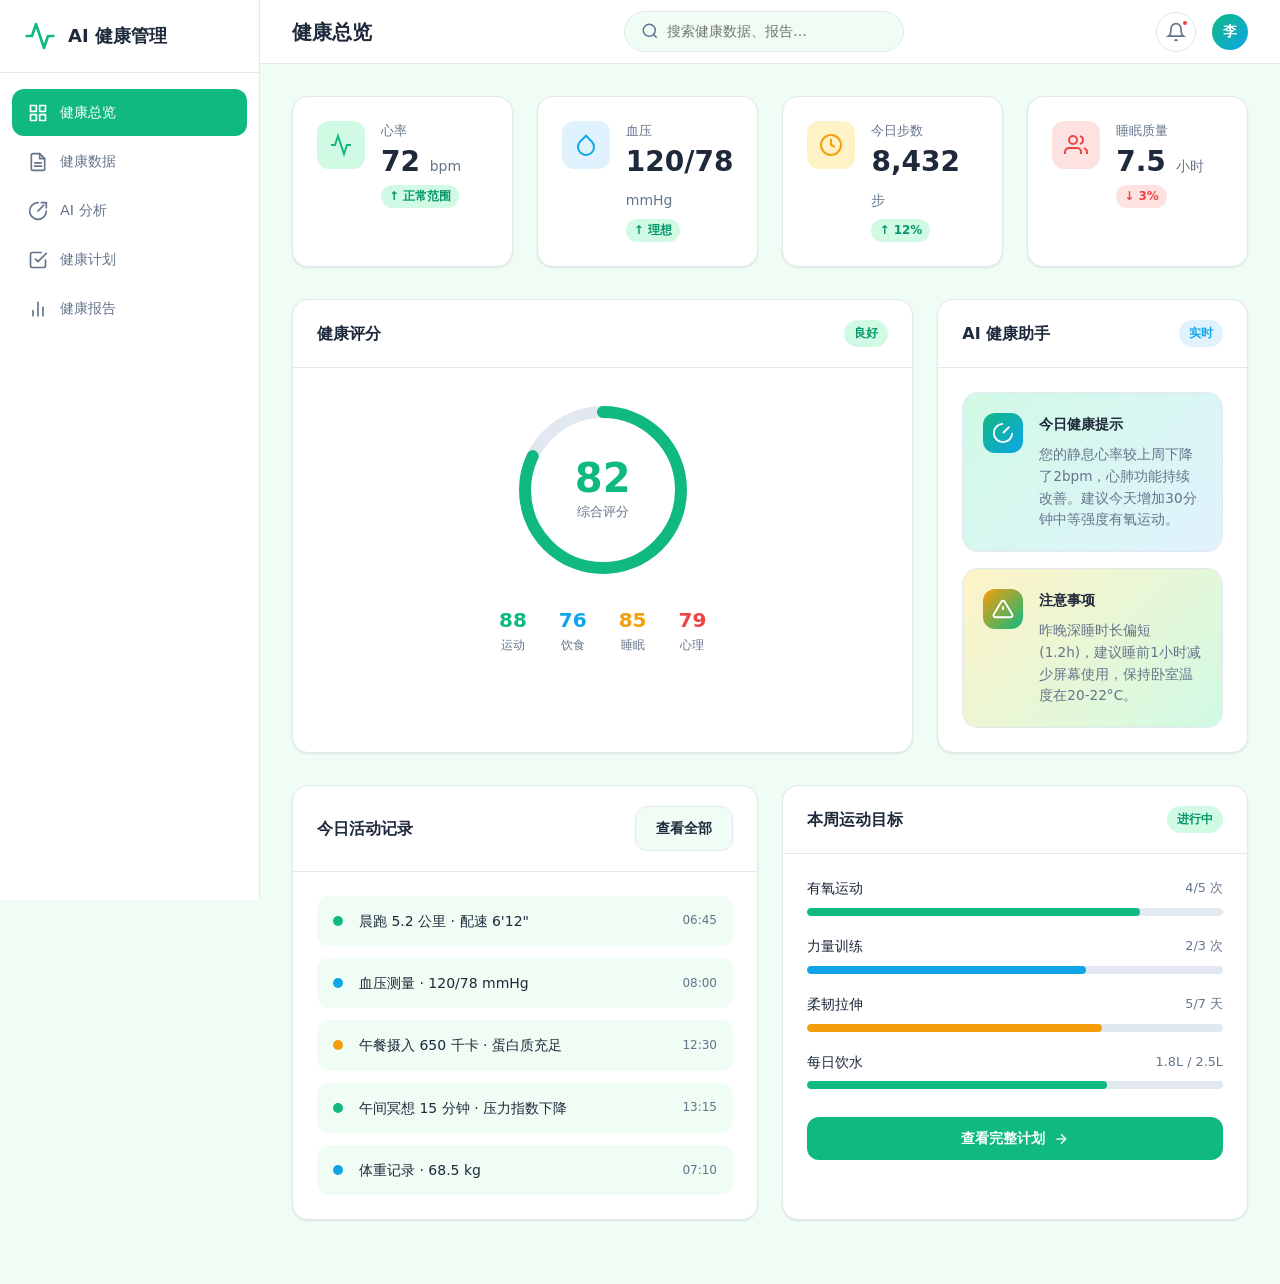
==== index.html @ aa2f9e87 "Initial deploy: AI Health Management System" ====
<!doctype html>
<html lang="zh-CN">
  <head>
    <meta charset="utf-8" />
    <meta name="viewport" content="width=device-width, initial-scale=1" />
    <title>健康总览 — AI 健康管理系统</title>
    <link rel="stylesheet" href="./theme.css" />
  </head>
  <body data-page-id="dashboard" data-entry="true">
    <a class="skip-link" href="#main-content">跳转到主要内容</a>
    <div class="app-layout">
      <!-- Sidebar -->
      <aside class="sidebar">
        <div class="sidebar-brand">
          <svg viewBox="0 0 24 24" fill="none" stroke="currentColor" stroke-width="2" stroke-linecap="round" stroke-linejoin="round"><path d="M22 12h-4l-3 9L9 3l-3 9H2"/></svg>
          <span>AI 健康管理</span>
        </div>
        <nav>
          <ul class="sidebar-nav">
            <li><a href="./index.html" class="active"><svg viewBox="0 0 24 24" fill="none" stroke="currentColor" stroke-width="2" stroke-linecap="round" stroke-linejoin="round"><rect x="3" y="3" width="7" height="7"/><rect x="14" y="3" width="7" height="7"/><rect x="14" y="14" width="7" height="7"/><rect x="3" y="14" width="7" height="7"/></svg>健康总览</a></li>
            <li><a href="./health-data.html"><svg viewBox="0 0 24 24" fill="none" stroke="currentColor" stroke-width="2" stroke-linecap="round" stroke-linejoin="round"><path d="M14 2H6a2 2 0 0 0-2 2v16a2 2 0 0 0 2 2h12a2 2 0 0 0 2-2V8z"/><polyline points="14 2 14 8 20 8"/><line x1="16" y1="13" x2="8" y2="13"/><line x1="16" y1="17" x2="8" y2="17"/></svg>健康数据</a></li>
            <li><a href="./ai-analysis.html"><svg viewBox="0 0 24 24" fill="none" stroke="currentColor" stroke-width="2" stroke-linecap="round" stroke-linejoin="round"><path d="M12 2a10 10 0 1 0 10 10"/><path d="M12 12l7-7"/><path d="M16 2h6v6"/></svg>AI 分析</a></li>
            <li><a href="./health-plan.html"><svg viewBox="0 0 24 24" fill="none" stroke="currentColor" stroke-width="2" stroke-linecap="round" stroke-linejoin="round"><path d="M9 11l3 3L22 4"/><path d="M21 12v7a2 2 0 0 1-2 2H5a2 2 0 0 1-2-2V5a2 2 0 0 1 2-2h11"/></svg>健康计划</a></li>
            <li><a href="./health-report.html"><svg viewBox="0 0 24 24" fill="none" stroke="currentColor" stroke-width="2" stroke-linecap="round" stroke-linejoin="round"><line x1="18" y1="20" x2="18" y2="10"/><line x1="12" y1="20" x2="12" y2="4"/><line x1="6" y1="20" x2="6" y2="14"/></svg>健康报告</a></li>
          </ul>
        </nav>
      </aside>

      <!-- Main -->
      <div class="main-wrapper">
        <header class="top-header">
          <div class="header-left">
            <h1>健康总览</h1>
          </div>
          <div class="header-search">
            <svg viewBox="0 0 24 24" fill="none" stroke="currentColor" stroke-width="2"><circle cx="11" cy="11" r="8"/><line x1="21" y1="21" x2="16.65" y2="16.65"/></svg>
            <input type="search" placeholder="搜索健康数据、报告…" />
          </div>
          <div class="header-right">
            <button class="header-icon-btn" aria-label="通知">
              <svg viewBox="0 0 24 24" fill="none" stroke="currentColor" stroke-width="2"><path d="M18 8A6 6 0 0 0 6 8c0 7-3 9-3 9h18s-3-2-3-9"/><path d="M13.73 21a2 2 0 0 1-3.46 0"/></svg>
              <span class="notification-badge"></span>
            </button>
            <div class="user-avatar">李</div>
          </div>
        </header>

        <main id="main-content" class="content-area" tabindex="-1">
          <!-- Stat Cards -->
          <section class="stat-grid">
            <div class="card card-interactive stat-card">
              <div class="stat-icon green">
                <svg viewBox="0 0 24 24" fill="none" stroke="currentColor" stroke-width="2"><path d="M22 12h-4l-3 9L9 3l-3 9H2"/></svg>
              </div>
              <div class="stat-info">
                <div class="stat-label">心率</div>
                <div class="stat-value">72 <span class="stat-unit">bpm</span></div>
                <div class="stat-change up">↑ 正常范围</div>
              </div>
            </div>
            <div class="card card-interactive stat-card">
              <div class="stat-icon blue">
                <svg viewBox="0 0 24 24" fill="none" stroke="currentColor" stroke-width="2"><path d="M12 2.69l5.66 5.66a8 8 0 1 1-11.31 0z"/></svg>
              </div>
              <div class="stat-info">
                <div class="stat-label">血压</div>
                <div class="stat-value">120/78 <span class="stat-unit">mmHg</span></div>
                <div class="stat-change up">↑ 理想</div>
              </div>
            </div>
            <div class="card card-interactive stat-card">
              <div class="stat-icon amber">
                <svg viewBox="0 0 24 24" fill="none" stroke="currentColor" stroke-width="2"><circle cx="12" cy="12" r="10"/><polyline points="12 6 12 12 16 14"/></svg>
              </div>
              <div class="stat-info">
                <div class="stat-label">今日步数</div>
                <div class="stat-value">8,432 <span class="stat-unit">步</span></div>
                <div class="stat-change up">↑ 12%</div>
              </div>
            </div>
            <div class="card card-interactive stat-card">
              <div class="stat-icon red">
                <svg viewBox="0 0 24 24" fill="none" stroke="currentColor" stroke-width="2"><path d="M17 21v-2a4 4 0 0 0-4-4H5a4 4 0 0 0-4 4v2"/><circle cx="9" cy="7" r="4"/><path d="M23 21v-2a4 4 0 0 0-3-3.87"/><path d="M16 3.13a4 4 0 0 1 0 7.75"/></svg>
              </div>
              <div class="stat-info">
                <div class="stat-label">睡眠质量</div>
                <div class="stat-value">7.5 <span class="stat-unit">小时</span></div>
                <div class="stat-change down">↓ 3%</div>
              </div>
            </div>
          </section>

          <!-- Health Score + AI Advice -->
          <section class="grid-3">
            <div class="card">
              <div class="card-header">
                <h3>健康评分</h3>
                <span class="badge badge-green">良好</span>
              </div>
              <div class="health-score">
                <div class="score-ring">
                  <svg width="180" height="180" viewBox="0 0 180 180">
                    <circle class="score-ring-bg" cx="90" cy="90" r="78"/>
                    <circle class="score-ring-fill" cx="90" cy="90" r="78" stroke-dasharray="490" stroke-dashoffset="88"/>
                  </svg>
                  <div class="score-value">
                    <div class="number">82</div>
                    <div class="label">综合评分</div>
                  </div>
                </div>
                <div class="score-breakdown">
                  <div class="score-item">
                    <div class="val" style="color: var(--color-primary)">88</div>
                    <div class="lbl">运动</div>
                  </div>
                  <div class="score-item">
                    <div class="val" style="color: var(--color-accent)">76</div>
                    <div class="lbl">饮食</div>
                  </div>
                  <div class="score-item">
                    <div class="val" style="color: var(--color-warning)">85</div>
                    <div class="lbl">睡眠</div>
                  </div>
                  <div class="score-item">
                    <div class="val" style="color: var(--color-danger)">79</div>
                    <div class="lbl">心理</div>
                  </div>
                </div>
              </div>
            </div>

            <div class="card">
              <div class="card-header">
                <h3>AI 健康助手</h3>
                <span class="badge badge-blue">实时</span>
              </div>
              <div class="card-body" style="display:flex;flex-direction:column;gap:1rem;">
                <div class="ai-message">
                  <div class="ai-avatar">
                    <svg viewBox="0 0 24 24" fill="none" stroke="currentColor" stroke-width="2"><path d="M12 2a10 10 0 1 0 10 10"/><path d="M12 12l7-7"/></svg>
                  </div>
                  <div class="ai-content">
                    <h4>今日健康提示</h4>
                    <p>您的静息心率较上周下降了2bpm，心肺功能持续改善。建议今天增加30分钟中等强度有氧运动。</p>
                  </div>
                </div>
                <div class="ai-message" style="background: linear-gradient(135deg, var(--color-warning-light), var(--color-primary-light));">
                  <div class="ai-avatar" style="background: linear-gradient(135deg, var(--color-warning), var(--color-primary));">
                    <svg viewBox="0 0 24 24" fill="none" stroke="currentColor" stroke-width="2"><path d="M10.29 3.86L1.82 18a2 2 0 0 0 1.71 3h16.94a2 2 0 0 0 1.71-3L13.71 3.86a2 2 0 0 0-3.42 0z"/><line x1="12" y1="9" x2="12" y2="13"/><line x1="12" y1="17" x2="12.01" y2="17"/></svg>
                  </div>
                  <div class="ai-content">
                    <h4>注意事项</h4>
                    <p>昨晚深睡时长偏短(1.2h)，建议睡前1小时减少屏幕使用，保持卧室温度在20-22°C。</p>
                  </div>
                </div>
              </div>
            </div>
          </section>

          <!-- Activity + Quick Actions -->
          <section class="grid-2">
            <div class="card">
              <div class="card-header">
                <h3>今日活动记录</h3>
                <a href="./health-data.html" class="btn btn-secondary">查看全部</a>
              </div>
              <div class="card-body">
                <ul class="activity-list">
                  <li class="activity-item">
                    <span class="activity-dot green"></span>
                    <span class="activity-text">晨跑 5.2 公里 · 配速 6'12"</span>
                    <span class="activity-time">06:45</span>
                  </li>
                  <li class="activity-item">
                    <span class="activity-dot blue"></span>
                    <span class="activity-text">血压测量 · 120/78 mmHg</span>
                    <span class="activity-time">08:00</span>
                  </li>
                  <li class="activity-item">
                    <span class="activity-dot amber"></span>
                    <span class="activity-text">午餐摄入 650 千卡 · 蛋白质充足</span>
                    <span class="activity-time">12:30</span>
                  </li>
                  <li class="activity-item">
                    <span class="activity-dot green"></span>
                    <span class="activity-text">午间冥想 15 分钟 · 压力指数下降</span>
                    <span class="activity-time">13:15</span>
                  </li>
                  <li class="activity-item">
                    <span class="activity-dot blue"></span>
                    <span class="activity-text">体重记录 · 68.5 kg</span>
                    <span class="activity-time">07:10</span>
                  </li>
                </ul>
              </div>
            </div>

            <div class="card">
              <div class="card-header">
                <h3>本周运动目标</h3>
                <span class="badge badge-green">进行中</span>
              </div>
              <div class="card-body" style="display:flex;flex-direction:column;gap:1.25rem;">
                <div>
                  <div style="display:flex;justify-content:space-between;margin-bottom:0.5rem;">
                    <span style="font-size:0.85rem;font-weight:500;">有氧运动</span>
                    <span style="font-size:0.8rem;color:var(--color-muted-text);">4/5 次</span>
                  </div>
                  <div class="progress-bar">
                    <div class="progress-fill green" style="width: 80%;"></div>
                  </div>
                </div>
                <div>
                  <div style="display:flex;justify-content:space-between;margin-bottom:0.5rem;">
                    <span style="font-size:0.85rem;font-weight:500;">力量训练</span>
                    <span style="font-size:0.8rem;color:var(--color-muted-text);">2/3 次</span>
                  </div>
                  <div class="progress-bar">
                    <div class="progress-fill blue" style="width: 67%;"></div>
                  </div>
                </div>
                <div>
                  <div style="display:flex;justify-content:space-between;margin-bottom:0.5rem;">
                    <span style="font-size:0.85rem;font-weight:500;">柔韧拉伸</span>
                    <span style="font-size:0.8rem;color:var(--color-muted-text);">5/7 天</span>
                  </div>
                  <div class="progress-bar">
                    <div class="progress-fill amber" style="width: 71%;"></div>
                  </div>
                </div>
                <div>
                  <div style="display:flex;justify-content:space-between;margin-bottom:0.5rem;">
                    <span style="font-size:0.85rem;font-weight:500;">每日饮水</span>
                    <span style="font-size:0.8rem;color:var(--color-muted-text);">1.8L / 2.5L</span>
                  </div>
                  <div class="progress-bar">
                    <div class="progress-fill green" style="width: 72%;"></div>
                  </div>
                </div>
                <div style="margin-top:0.5rem;">
                  <a href="./health-plan.html" class="btn btn-primary" style="width:100%;justify-content:center;">
                    查看完整计划
                    <svg viewBox="0 0 24 24" fill="none" stroke="currentColor" stroke-width="2" style="width:16px;height:16px;"><line x1="5" y1="12" x2="19" y2="12"/><polyline points="12 5 19 12 12 19"/></svg>
                  </a>
                </div>
              </div>
            </div>
          </section>
        </main>
      </div>
    </div>

    <!-- Bottom Nav (Mobile) -->
    <nav class="bottom-nav">
      <ul class="bottom-nav-list">
        <li><a href="./index.html" class="active"><svg viewBox="0 0 24 24" fill="none" stroke="currentColor" stroke-width="2"><rect x="3" y="3" width="7" height="7"/><rect x="14" y="3" width="7" height="7"/><rect x="14" y="14" width="7" height="7"/><rect x="3" y="14" width="7" height="7"/></svg>总览</a></li>
        <li><a href="./health-data.html"><svg viewBox="0 0 24 24" fill="none" stroke="currentColor" stroke-width="2"><path d="M14 2H6a2 2 0 0 0-2 2v16a2 2 0 0 0 2 2h12a2 2 0 0 0 2-2V8z"/><polyline points="14 2 14 8 20 8"/></svg>数据</a></li>
        <li><a href="./ai-analysis.html"><svg viewBox="0 0 24 24" fill="none" stroke="currentColor" stroke-width="2"><path d="M12 2a10 10 0 1 0 10 10"/><path d="M12 12l7-7"/></svg>AI分析</a></li>
        <li><a href="./health-plan.html"><svg viewBox="0 0 24 24" fill="none" stroke="currentColor" stroke-width="2"><path d="M9 11l3 3L22 4"/><path d="M21 12v7a2 2 0 0 1-2 2H5a2 2 0 0 1-2-2V5a2 2 0 0 1 2-2h11"/></svg>计划</a></li>
        <li><a href="./health-report.html"><svg viewBox="0 0 24 24" fill="none" stroke="currentColor" stroke-width="2"><line x1="18" y1="20" x2="18" y2="10"/><line x1="12" y1="20" x2="12" y2="4"/><line x1="6" y1="20" x2="6" y2="14"/></svg>报告</a></li>
      </ul>
    </nav>
  </body>
</html>
---- theme.css ----
:root {
  color-scheme: light;
  --color-primary: #10B981;
  --color-primary-dark: #059669;
  --color-primary-light: #D1FAE5;
  --color-accent: #0EA5E9;
  --color-accent-light: #E0F2FE;
  --color-warning: #F59E0B;
  --color-warning-light: #FEF3C7;
  --color-danger: #EF4444;
  --color-danger-light: #FEE2E2;
  --color-background: #F0FDF4;
  --color-surface: #FFFFFF;
  --color-surface-hover: #F8FAFC;
  --color-text: #1E293B;
  --color-muted-text: #64748B;
  --color-border: #E2E8F0;
  --color-focus: #10B981;
  --font-body: 'Inter', ui-sans-serif, system-ui, -apple-system, sans-serif;
  --font-display: 'Inter', ui-sans-serif, system-ui, -apple-system, sans-serif;
  --radius-sm: 6px;
  --radius-md: 12px;
  --radius-lg: 16px;
  --radius-xl: 24px;
  --shadow-sm: 0 1px 3px rgba(0,0,0,0.04), 0 1px 2px rgba(0,0,0,0.06);
  --shadow-md: 0 4px 6px -1px rgba(0,0,0,0.07), 0 2px 4px -2px rgba(0,0,0,0.05);
  --shadow-lg: 0 10px 15px -3px rgba(0,0,0,0.08), 0 4px 6px -4px rgba(0,0,0,0.04);
  --space-unit: 0.25rem;
  --content-width: 87.5rem;
  --sidebar-width: 260px;
  --header-height: 64px;
}

* {
  box-sizing: border-box;
  margin: 0;
  padding: 0;
}

html {
  background: var(--color-background);
  color: var(--color-text);
  font-family: var(--font-body);
  font-size: 16px;
  line-height: 1.6;
}

body {
  min-height: 100dvh;
  display: flex;
}

button, input, select, textarea {
  font: inherit;
}

:focus-visible {
  outline: 3px solid var(--color-focus);
  outline-offset: 2px;
}

.skip-link {
  left: 1rem;
  position: fixed;
  top: 1rem;
  transform: translateY(-200%);
  z-index: 100;
  background: var(--color-surface);
  padding: 0.5rem 1rem;
  border-radius: var(--radius-sm);
  box-shadow: var(--shadow-md);
  text-decoration: none;
  color: var(--color-text);
}

.skip-link:focus {
  transform: translateY(0);
}

@media (prefers-reduced-motion: reduce) {
  *, *::before, *::after {
    animation-duration: 0.01ms !important;
    animation-iteration-count: 1 !important;
    scroll-behavior: auto !important;
    transition-duration: 0.01ms !important;
  }
}

/* ===== LAYOUT ===== */
.app-layout {
  display: flex;
  width: 100%;
  min-height: 100dvh;
}

/* ===== SIDEBAR ===== */
.sidebar {
  width: var(--sidebar-width);
  background: var(--color-surface);
  border-right: 1px solid var(--color-border);
  display: flex;
  flex-direction: column;
  position: fixed;
  top: 0;
  left: 0;
  height: 100dvh;
  z-index: 50;
  overflow-y: auto;
}

.sidebar-brand {
  display: flex;
  align-items: center;
  gap: 0.75rem;
  padding: 1.25rem 1.5rem;
  border-bottom: 1px solid var(--color-border);
}

.sidebar-brand svg {
  width: 32px;
  height: 32px;
  color: var(--color-primary);
}

.sidebar-brand span {
  font-size: 1.125rem;
  font-weight: 700;
  color: var(--color-text);
}

.sidebar-nav {
  flex: 1;
  padding: 1rem 0.75rem;
  list-style: none;
  display: flex;
  flex-direction: column;
  gap: 2px;
}

.sidebar-nav a {
  display: flex;
  align-items: center;
  gap: 0.75rem;
  padding: 0.75rem 1rem;
  border-radius: var(--radius-md);
  text-decoration: none;
  color: var(--color-muted-text);
  font-size: 0.9rem;
  font-weight: 500;
  transition: all 0.15s ease;
}

.sidebar-nav a:hover {
  background: var(--color-primary-light);
  color: var(--color-primary-dark);
}

.sidebar-nav a.active {
  background: var(--color-primary);
  color: #fff;
}

.sidebar-nav a.active svg {
  color: #fff;
}

.sidebar-nav svg {
  width: 20px;
  height: 20px;
  flex-shrink: 0;
}

/* ===== MAIN AREA ===== */
.main-wrapper {
  flex: 1;
  margin-left: var(--sidebar-width);
  display: flex;
  flex-direction: column;
  min-height: 100dvh;
}

/* ===== TOP HEADER ===== */
.top-header {
  height: var(--header-height);
  background: var(--color-surface);
  border-bottom: 1px solid var(--color-border);
  display: flex;
  align-items: center;
  justify-content: space-between;
  padding: 0 2rem;
  position: sticky;
  top: 0;
  z-index: 40;
}

.header-left {
  display: flex;
  align-items: center;
  gap: 1rem;
}

.header-left h1 {
  font-size: 1.25rem;
  font-weight: 600;
}

.header-search {
  display: flex;
  align-items: center;
  gap: 0.5rem;
  background: var(--color-background);
  border: 1px solid var(--color-border);
  border-radius: var(--radius-xl);
  padding: 0.5rem 1rem;
  width: 280px;
}

.header-search input {
  border: none;
  background: none;
  outline: none;
  flex: 1;
  font-size: 0.875rem;
  color: var(--color-text);
}

.header-search svg {
  width: 18px;
  height: 18px;
  color: var(--color-muted-text);
}

.header-right {
  display: flex;
  align-items: center;
  gap: 1rem;
}

.header-icon-btn {
  width: 40px;
  height: 40px;
  border-radius: 50%;
  border: 1px solid var(--color-border);
  background: var(--color-surface);
  display: flex;
  align-items: center;
  justify-content: center;
  cursor: pointer;
  position: relative;
  transition: all 0.15s;
}

.header-icon-btn:hover {
  background: var(--color-background);
}

.header-icon-btn svg {
  width: 20px;
  height: 20px;
  color: var(--color-muted-text);
}

.notification-badge {
  position: absolute;
  top: 6px;
  right: 6px;
  width: 8px;
  height: 8px;
  background: var(--color-danger);
  border-radius: 50%;
  border: 2px solid var(--color-surface);
}

.user-avatar {
  width: 36px;
  height: 36px;
  border-radius: 50%;
  background: linear-gradient(135deg, var(--color-primary), var(--color-accent));
  display: flex;
  align-items: center;
  justify-content: center;
  color: #fff;
  font-weight: 600;
  font-size: 0.875rem;
}

/* ===== CONTENT ===== */
.content-area {
  flex: 1;
  padding: 2rem;
  max-width: var(--content-width);
  width: 100%;
}

/* ===== CARDS ===== */
.card {
  background: var(--color-surface);
  border-radius: var(--radius-lg);
  border: 1px solid var(--color-border);
  box-shadow: var(--shadow-sm);
  transition: box-shadow 0.2s, transform 0.2s;
}

.card:hover {
  box-shadow: var(--shadow-md);
}

.card-interactive:hover {
  transform: translateY(-2px);
  box-shadow: var(--shadow-lg);
}

.card-header {
  display: flex;
  align-items: center;
  justify-content: space-between;
  padding: 1.25rem 1.5rem;
  border-bottom: 1px solid var(--color-border);
}

.card-header h3 {
  font-size: 1rem;
  font-weight: 600;
}

.card-body {
  padding: 1.5rem;
}

/* ===== STAT CARDS ===== */
.stat-grid {
  display: grid;
  grid-template-columns: repeat(4, 1fr);
  gap: 1.5rem;
  margin-bottom: 2rem;
}

.stat-card {
  padding: 1.5rem;
  display: flex;
  align-items: flex-start;
  gap: 1rem;
}

.stat-icon {
  width: 48px;
  height: 48px;
  border-radius: var(--radius-md);
  display: flex;
  align-items: center;
  justify-content: center;
  flex-shrink: 0;
}

.stat-icon svg {
  width: 24px;
  height: 24px;
}

.stat-icon.green { background: var(--color-primary-light); color: var(--color-primary); }
.stat-icon.blue { background: var(--color-accent-light); color: var(--color-accent); }
.stat-icon.amber { background: var(--color-warning-light); color: var(--color-warning); }
.stat-icon.red { background: var(--color-danger-light); color: var(--color-danger); }

.stat-info {
  flex: 1;
}

.stat-label {
  font-size: 0.8rem;
  color: var(--color-muted-text);
  font-weight: 500;
  margin-bottom: 0.25rem;
}

.stat-value {
  font-size: 1.75rem;
  font-weight: 700;
  line-height: 1.2;
  color: var(--color-text);
}

.stat-unit {
  font-size: 0.875rem;
  font-weight: 400;
  color: var(--color-muted-text);
}

.stat-change {
  display: inline-flex;
  align-items: center;
  gap: 0.25rem;
  font-size: 0.75rem;
  font-weight: 600;
  margin-top: 0.375rem;
  padding: 0.125rem 0.5rem;
  border-radius: 999px;
}

.stat-change.up { background: var(--color-primary-light); color: var(--color-primary-dark); }
.stat-change.down { background: var(--color-danger-light); color: var(--color-danger); }

/* ===== GRID LAYOUTS ===== */
.grid-2 {
  display: grid;
  grid-template-columns: 1fr 1fr;
  gap: 1.5rem;
  margin-bottom: 2rem;
}

.grid-3 {
  display: grid;
  grid-template-columns: 2fr 1fr;
  gap: 1.5rem;
  margin-bottom: 2rem;
}

/* ===== HEALTH SCORE RING ===== */
.health-score {
  display: flex;
  flex-direction: column;
  align-items: center;
  justify-content: center;
  padding: 2rem;
}

.score-ring {
  position: relative;
  width: 180px;
  height: 180px;
}

.score-ring svg {
  transform: rotate(-90deg);
}

.score-ring-bg {
  fill: none;
  stroke: var(--color-border);
  stroke-width: 12;
}

.score-ring-fill {
  fill: none;
  stroke: var(--color-primary);
  stroke-width: 12;
  stroke-linecap: round;
  transition: stroke-dashoffset 1s ease;
}

.score-value {
  position: absolute;
  top: 50%;
  left: 50%;
  transform: translate(-50%, -50%);
  text-align: center;
}

.score-value .number {
  font-size: 2.5rem;
  font-weight: 800;
  color: var(--color-primary);
  line-height: 1;
}

.score-value .label {
  font-size: 0.8rem;
  color: var(--color-muted-text);
  margin-top: 0.25rem;
}

.score-breakdown {
  display: flex;
  gap: 2rem;
  margin-top: 1.5rem;
}

.score-item {
  text-align: center;
}

.score-item .val {
  font-size: 1.25rem;
  font-weight: 700;
}

.score-item .lbl {
  font-size: 0.75rem;
  color: var(--color-muted-text);
}

/* ===== ACTIVITY LIST ===== */
.activity-list {
  list-style: none;
  display: flex;
  flex-direction: column;
  gap: 0.75rem;
}

.activity-item {
  display: flex;
  align-items: center;
  gap: 1rem;
  padding: 0.875rem 1rem;
  border-radius: var(--radius-md);
  background: var(--color-background);
  transition: background 0.15s;
}

.activity-item:hover {
  background: var(--color-primary-light);
}

.activity-dot {
  width: 10px;
  height: 10px;
  border-radius: 50%;
  flex-shrink: 0;
}

.activity-dot.green { background: var(--color-primary); }
.activity-dot.blue { background: var(--color-accent); }
.activity-dot.amber { background: var(--color-warning); }
.activity-dot.red { background: var(--color-danger); }

.activity-text {
  flex: 1;
  font-size: 0.875rem;
  color: var(--color-text);
}

.activity-time {
  font-size: 0.75rem;
  color: var(--color-muted-text);
}

/* ===== TABLE ===== */
.data-table {
  width: 100%;
  border-collapse: collapse;
}

.data-table th,
.data-table td {
  padding: 0.875rem 1rem;
  text-align: left;
  font-size: 0.875rem;
  border-bottom: 1px solid var(--color-border);
}

.data-table th {
  font-weight: 600;
  color: var(--color-muted-text);
  font-size: 0.75rem;
  text-transform: uppercase;
  letter-spacing: 0.05em;
}

.data-table tbody tr:hover {
  background: var(--color-surface-hover);
}

/* ===== BUTTONS ===== */
.btn {
  display: inline-flex;
  align-items: center;
  gap: 0.5rem;
  padding: 0.625rem 1.25rem;
  border-radius: var(--radius-md);
  font-size: 0.875rem;
  font-weight: 600;
  border: none;
  cursor: pointer;
  text-decoration: none;
  transition: all 0.15s;
}

.btn-primary {
  background: var(--color-primary);
  color: #fff;
}

.btn-primary:hover {
  background: var(--color-primary-dark);
}

.btn-secondary {
  background: var(--color-background);
  color: var(--color-text);
  border: 1px solid var(--color-border);
}

.btn-secondary:hover {
  background: var(--color-surface);
  border-color: var(--color-primary);
  color: var(--color-primary);
}

.btn svg {
  width: 18px;
  height: 18px;
}

/* ===== BADGES ===== */
.badge {
  display: inline-flex;
  align-items: center;
  padding: 0.25rem 0.625rem;
  border-radius: 999px;
  font-size: 0.75rem;
  font-weight: 600;
}

.badge-green { background: var(--color-primary-light); color: var(--color-primary-dark); }
.badge-blue { background: var(--color-accent-light); color: var(--color-accent); }
.badge-amber { background: var(--color-warning-light); color: #92400E; }
.badge-red { background: var(--color-danger-light); color: var(--color-danger); }

/* ===== PROGRESS BAR ===== */
.progress-bar {
  height: 8px;
  background: var(--color-border);
  border-radius: 999px;
  overflow: hidden;
}

.progress-fill {
  height: 100%;
  border-radius: 999px;
  transition: width 0.6s ease;
}

.progress-fill.green { background: var(--color-primary); }
.progress-fill.blue { background: var(--color-accent); }
.progress-fill.amber { background: var(--color-warning); }

/* ===== TABS ===== */
.tab-group {
  display: flex;
  gap: 0.25rem;
  background: var(--color-background);
  border-radius: var(--radius-md);
  padding: 0.25rem;
  border: 1px solid var(--color-border);
}

.tab-btn {
  padding: 0.5rem 1rem;
  border-radius: var(--radius-sm);
  border: none;
  background: transparent;
  font-size: 0.8rem;
  font-weight: 500;
  color: var(--color-muted-text);
  cursor: pointer;
  transition: all 0.15s;
}

.tab-btn.active {
  background: var(--color-surface);
  color: var(--color-text);
  box-shadow: var(--shadow-sm);
}

/* ===== FORM ===== */
.form-group {
  margin-bottom: 1.25rem;
}

.form-label {
  display: block;
  font-size: 0.8rem;
  font-weight: 600;
  color: var(--color-text);
  margin-bottom: 0.5rem;
}

.form-input {
  width: 100%;
  padding: 0.625rem 1rem;
  border: 1px solid var(--color-border);
  border-radius: var(--radius-md);
  font-size: 0.875rem;
  color: var(--color-text);
  background: var(--color-surface);
  transition: border-color 0.15s;
}

.form-input:focus {
  border-color: var(--color-primary);
  outline: none;
  box-shadow: 0 0 0 3px rgba(16, 185, 129, 0.1);
}

/* ===== CHART PLACEHOLDER ===== */
.chart-container {
  width: 100%;
  height: 240px;
  display: flex;
  align-items: flex-end;
  gap: 4px;
  padding: 1rem 0;
}

.chart-bar {
  flex: 1;
  border-radius: 4px 4px 0 0;
  min-height: 8px;
  transition: height 0.3s ease;
}

.chart-bar.green { background: var(--color-primary); opacity: 0.8; }
.chart-bar.green:hover { opacity: 1; }
.chart-bar.blue { background: var(--color-accent); opacity: 0.8; }
.chart-bar.blue:hover { opacity: 1; }

/* ===== MOBILE BOTTOM NAV ===== */
.bottom-nav {
  display: none;
  position: fixed;
  bottom: 0;
  left: 0;
  right: 0;
  background: var(--color-surface);
  border-top: 1px solid var(--color-border);
  padding: 0.5rem 0;
  z-index: 50;
}

.bottom-nav-list {
  display: flex;
  justify-content: space-around;
  list-style: none;
}

.bottom-nav-list a {
  display: flex;
  flex-direction: column;
  align-items: center;
  gap: 0.25rem;
  text-decoration: none;
  font-size: 0.65rem;
  color: var(--color-muted-text);
  padding: 0.25rem 0.5rem;
}

.bottom-nav-list a.active {
  color: var(--color-primary);
}

.bottom-nav-list svg {
  width: 22px;
  height: 22px;
}

/* ===== AI MESSAGE ===== */
.ai-message {
  display: flex;
  gap: 1rem;
  padding: 1.25rem;
  border-radius: var(--radius-lg);
  background: linear-gradient(135deg, var(--color-primary-light), var(--color-accent-light));
  border: 1px solid var(--color-border);
}

.ai-avatar {
  width: 40px;
  height: 40px;
  border-radius: var(--radius-md);
  background: linear-gradient(135deg, var(--color-primary), var(--color-accent));
  display: flex;
  align-items: center;
  justify-content: center;
  flex-shrink: 0;
}

.ai-avatar svg {
  width: 22px;
  height: 22px;
  color: #fff;
}

.ai-content h4 {
  font-size: 0.9rem;
  font-weight: 600;
  margin-bottom: 0.5rem;
}

.ai-content p {
  font-size: 0.85rem;
  color: var(--color-muted-text);
  line-height: 1.6;
}

/* ===== RISK METER ===== */
.risk-meter {
  display: flex;
  align-items: center;
  gap: 0.75rem;
}

.risk-level {
  display: flex;
  gap: 3px;
}

.risk-dot {
  width: 8px;
  height: 24px;
  border-radius: 2px;
  background: var(--color-border);
}

.risk-dot.active-green { background: var(--color-primary); }
.risk-dot.active-amber { background: var(--color-warning); }
.risk-dot.active-red { background: var(--color-danger); }

/* ===== CHECKIN CALENDAR ===== */
.checkin-grid {
  display: grid;
  grid-template-columns: repeat(7, 1fr);
  gap: 6px;
}

.checkin-day {
  aspect-ratio: 1;
  border-radius: var(--radius-sm);
  display: flex;
  align-items: center;
  justify-content: center;
  font-size: 0.75rem;
  font-weight: 500;
  background: var(--color-background);
  color: var(--color-muted-text);
}

.checkin-day.done {
  background: var(--color-primary);
  color: #fff;
}

.checkin-day.partial {
  background: var(--color-primary-light);
  color: var(--color-primary-dark);
}

.checkin-day.today {
  border: 2px solid var(--color-primary);
}

/* ===== PLAN CARD ===== */
.plan-card {
  padding: 1.25rem;
  border-radius: var(--radius-lg);
  border: 1px solid var(--color-border);
  background: var(--color-surface);
  display: flex;
  flex-direction: column;
  gap: 1rem;
}

.plan-card-header {
  display: flex;
  align-items: center;
  justify-content: space-between;
}

.plan-card-header h4 {
  font-size: 0.95rem;
  font-weight: 600;
}

.plan-meta {
  display: flex;
  gap: 1rem;
  font-size: 0.8rem;
  color: var(--color-muted-text);
}

.plan-meta span {
  display: flex;
  align-items: center;
  gap: 0.375rem;
}

.plan-meta svg {
  width: 16px;
  height: 16px;
}

.plan-progress {
  display: flex;
  flex-direction: column;
  gap: 0.375rem;
}

.plan-progress-label {
  display: flex;
  justify-content: space-between;
  font-size: 0.75rem;
  color: var(--color-muted-text);
}

/* ===== RESPONSIVE ===== */
@media (max-width: 1023px) {
  .sidebar {
    display: none;
  }
  .main-wrapper {
    margin-left: 0;
  }
  .bottom-nav {
    display: block;
  }
  .content-area {
    padding-bottom: 5rem;
  }
  .stat-grid {
    grid-template-columns: repeat(2, 1fr);
  }
  .grid-2, .grid-3 {
    grid-template-columns: 1fr;
  }
}

@media (max-width: 640px) {
  .stat-grid {
    grid-template-columns: 1fr;
  }
  .top-header {
    padding: 0 1rem;
  }
  .header-search {
    display: none;
  }
  .content-area {
    padding: 1rem;
  }
  .score-breakdown {
    gap: 1rem;
  }
}
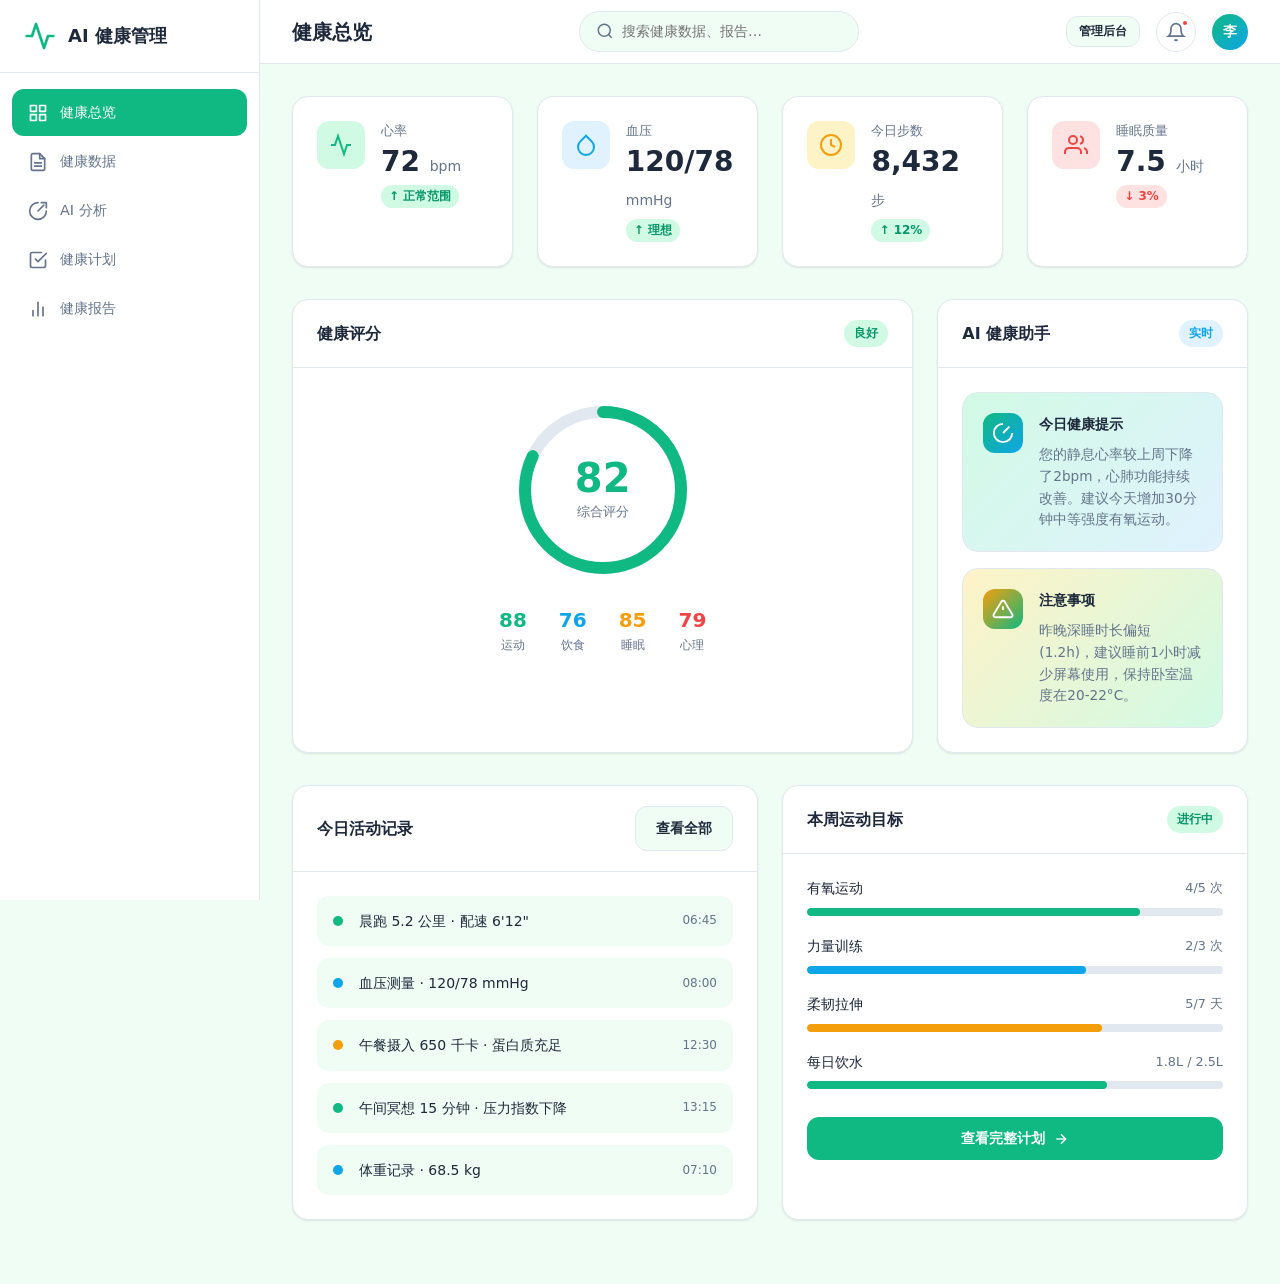
==== commit 6f47411b: "Update index.html" ====
--- a/index.html
+++ b/index.html
@@ -37,6 +37,7 @@
             <input type="search" placeholder="搜索健康数据、报告…" />
           </div>
           <div class="header-right">
+            <a href="./admin.html" class="btn btn-secondary" style="padding:0.3rem 0.75rem;font-size:0.75rem;">管理后台</a>
             <button class="header-icon-btn" aria-label="通知">
               <svg viewBox="0 0 24 24" fill="none" stroke="currentColor" stroke-width="2"><path d="M18 8A6 6 0 0 0 6 8c0 7-3 9-3 9h18s-3-2-3-9"/><path d="M13.73 21a2 2 0 0 1-3.46 0"/></svg>
               <span class="notification-badge"></span>
--- a/theme.css
+++ b/theme.css
@@ -940,3 +940,432 @@
     gap: 1rem;
   }
 }
+
+/* ===== ADMIN STYLES ===== */
+
+/* Admin sidebar - darker theme */
+.sidebar.admin-sidebar {
+  background: #0F172A;
+  border-right-color: #1E293B;
+}
+
+.sidebar.admin-sidebar .sidebar-brand {
+  border-bottom-color: #1E293B;
+}
+
+.sidebar.admin-sidebar .sidebar-brand span {
+  color: #F8FAFC;
+}
+
+.sidebar.admin-sidebar .sidebar-brand svg {
+  color: var(--color-primary);
+}
+
+.admin-nav-section {
+  padding: 0.5rem 0.75rem 0.25rem 1.5rem;
+  font-size: 0.65rem;
+  font-weight: 700;
+  text-transform: uppercase;
+  letter-spacing: 0.08em;
+  color: #475569;
+}
+
+.sidebar.admin-sidebar .sidebar-nav a {
+  color: #94A3B8;
+}
+
+.sidebar.admin-sidebar .sidebar-nav a:hover {
+  background: rgba(255,255,255,0.05);
+  color: #E2E8F0;
+}
+
+.sidebar.admin-sidebar .sidebar-nav a.active {
+  background: var(--color-primary);
+  color: #fff;
+}
+
+.admin-divider {
+  height: 1px;
+  background: #1E293B;
+  margin: 0.5rem 1.25rem;
+}
+
+/* Status dot */
+.status-dot {
+  display: inline-block;
+  width: 8px;
+  height: 8px;
+  border-radius: 50%;
+  margin-right: 0.5rem;
+}
+
+.status-dot.online { background: var(--color-primary); }
+.status-dot.offline { background: #94A3B8; }
+.status-dot.error { background: var(--color-danger); }
+.status-dot.warning { background: var(--color-warning); }
+
+/* Toggle switch */
+.toggle-switch {
+  position: relative;
+  width: 44px;
+  height: 24px;
+  display: inline-block;
+}
+
+.toggle-switch input {
+  opacity: 0;
+  width: 0;
+  height: 0;
+}
+
+.toggle-slider {
+  position: absolute;
+  inset: 0;
+  background: #CBD5E1;
+  border-radius: 999px;
+  cursor: pointer;
+  transition: 0.2s;
+}
+
+.toggle-slider::before {
+  content: '';
+  position: absolute;
+  width: 18px;
+  height: 18px;
+  left: 3px;
+  bottom: 3px;
+  background: #fff;
+  border-radius: 50%;
+  transition: 0.2s;
+}
+
+.toggle-switch input:checked + .toggle-slider {
+  background: var(--color-primary);
+}
+
+.toggle-switch input:checked + .toggle-slider::before {
+  transform: translateX(20px);
+}
+
+/* Chat interface */
+.chat-container {
+  display: flex;
+  flex-direction: column;
+  height: 500px;
+  border: 1px solid var(--color-border);
+  border-radius: var(--radius-lg);
+  overflow: hidden;
+  background: var(--color-surface);
+}
+
+.chat-header {
+  padding: 1rem 1.25rem;
+  background: #0F172A;
+  color: #F8FAFC;
+  display: flex;
+  align-items: center;
+  gap: 0.75rem;
+}
+
+.chat-header h3 {
+  font-size: 0.95rem;
+  font-weight: 600;
+}
+
+.chat-messages {
+  flex: 1;
+  overflow-y: auto;
+  padding: 1.25rem;
+  display: flex;
+  flex-direction: column;
+  gap: 1rem;
+}
+
+.chat-msg {
+  display: flex;
+  gap: 0.75rem;
+  max-width: 85%;
+}
+
+.chat-msg.user {
+  align-self: flex-end;
+  flex-direction: row-reverse;
+}
+
+.chat-msg-avatar {
+  width: 32px;
+  height: 32px;
+  border-radius: var(--radius-sm);
+  display: flex;
+  align-items: center;
+  justify-content: center;
+  flex-shrink: 0;
+  font-size: 0.75rem;
+  font-weight: 600;
+}
+
+.chat-msg.ai .chat-msg-avatar {
+  background: linear-gradient(135deg, var(--color-primary), var(--color-accent));
+  color: #fff;
+}
+
+.chat-msg.user .chat-msg-avatar {
+  background: var(--color-accent);
+  color: #fff;
+}
+
+.chat-msg-bubble {
+  padding: 0.75rem 1rem;
+  border-radius: var(--radius-md);
+  font-size: 0.875rem;
+  line-height: 1.6;
+}
+
+.chat-msg.ai .chat-msg-bubble {
+  background: var(--color-background);
+  color: var(--color-text);
+}
+
+.chat-msg.user .chat-msg-bubble {
+  background: var(--color-primary);
+  color: #fff;
+}
+
+.chat-input-area {
+  display: flex;
+  gap: 0.75rem;
+  padding: 1rem 1.25rem;
+  border-top: 1px solid var(--color-border);
+  background: var(--color-surface);
+}
+
+.chat-input-area input {
+  flex: 1;
+  padding: 0.625rem 1rem;
+  border: 1px solid var(--color-border);
+  border-radius: var(--radius-xl);
+  font-size: 0.875rem;
+  outline: none;
+}
+
+.chat-input-area input:focus {
+  border-color: var(--color-primary);
+}
+
+.chat-input-area button {
+  padding: 0.625rem 1.25rem;
+  background: var(--color-primary);
+  color: #fff;
+  border: none;
+  border-radius: var(--radius-xl);
+  font-size: 0.875rem;
+  font-weight: 600;
+  cursor: pointer;
+  transition: background 0.15s;
+}
+
+.chat-input-area button:hover {
+  background: var(--color-primary-dark);
+}
+
+.chat-input-area button:disabled {
+  opacity: 0.5;
+  cursor: not-allowed;
+}
+
+/* Admin log entry */
+.log-entry {
+  display: flex;
+  align-items: flex-start;
+  gap: 1rem;
+  padding: 0.75rem 0;
+  border-bottom: 1px solid var(--color-border);
+  font-size: 0.825rem;
+}
+
+.log-time {
+  color: var(--color-muted-text);
+  font-family: monospace;
+  font-size: 0.75rem;
+  flex-shrink: 0;
+  width: 80px;
+}
+
+.log-level {
+  flex-shrink: 0;
+  width: 50px;
+  font-weight: 600;
+  font-size: 0.7rem;
+  text-transform: uppercase;
+}
+
+.log-level.info { color: var(--color-accent); }
+.log-level.warn { color: var(--color-warning); }
+.log-level.error { color: var(--color-danger); }
+.log-level.ok { color: var(--color-primary); }
+
+.log-text {
+  flex: 1;
+  color: var(--color-text);
+}
+
+/* Config card */
+.config-group {
+  display: flex;
+  flex-direction: column;
+  gap: 1.25rem;
+}
+
+.config-row {
+  display: flex;
+  align-items: center;
+  justify-content: space-between;
+  padding: 1rem 0;
+  border-bottom: 1px solid var(--color-border);
+}
+
+.config-row:last-child {
+  border-bottom: none;
+}
+
+.config-info h4 {
+  font-size: 0.9rem;
+  font-weight: 600;
+  margin-bottom: 0.25rem;
+}
+
+.config-info p {
+  font-size: 0.78rem;
+  color: var(--color-muted-text);
+}
+
+/* Inline edit */
+.inline-edit {
+  display: flex;
+  align-items: center;
+  gap: 0.5rem;
+}
+
+.inline-edit input {
+  width: 120px;
+  padding: 0.375rem 0.75rem;
+  border: 1px solid var(--color-border);
+  border-radius: var(--radius-sm);
+  font-size: 0.85rem;
+  text-align: right;
+}
+
+.inline-edit .unit {
+  font-size: 0.8rem;
+  color: var(--color-muted-text);
+}
+
+/* Admin metric mini */
+.admin-metric {
+  text-align: center;
+  padding: 1.25rem;
+}
+
+.admin-metric .metric-val {
+  font-size: 1.75rem;
+  font-weight: 700;
+  line-height: 1.2;
+}
+
+.admin-metric .metric-label {
+  font-size: 0.78rem;
+  color: var(--color-muted-text);
+  margin-top: 0.25rem;
+}
+
+.admin-metric .metric-sub {
+  font-size: 0.7rem;
+  margin-top: 0.375rem;
+}
+
+/* User row avatar */
+.user-row-avatar {
+  width: 36px;
+  height: 36px;
+  border-radius: 50%;
+  display: inline-flex;
+  align-items: center;
+  justify-content: center;
+  font-weight: 600;
+  font-size: 0.85rem;
+  color: #fff;
+  flex-shrink: 0;
+}
+
+/* Typing indicator */
+.typing-indicator {
+  display: flex;
+  gap: 4px;
+  padding: 0.5rem 0;
+}
+
+.typing-indicator span {
+  width: 6px;
+  height: 6px;
+  border-radius: 50%;
+  background: var(--color-muted-text);
+  animation: typing 1.4s infinite ease-in-out;
+}
+
+.typing-indicator span:nth-child(2) { animation-delay: 0.2s; }
+.typing-indicator span:nth-child(3) { animation-delay: 0.4s; }
+
+@keyframes typing {
+  0%, 60%, 100% { opacity: 0.3; transform: translateY(0); }
+  30% { opacity: 1; transform: translateY(-4px); }
+}
+
+/* Model selector */
+.model-card {
+  padding: 1rem 1.25rem;
+  border: 2px solid var(--color-border);
+  border-radius: var(--radius-md);
+  cursor: pointer;
+  transition: all 0.15s;
+}
+
+.model-card:hover {
+  border-color: var(--color-primary);
+}
+
+.model-card.selected {
+  border-color: var(--color-primary);
+  background: var(--color-primary-light);
+}
+
+.model-card h4 {
+  font-size: 0.9rem;
+  font-weight: 600;
+  margin-bottom: 0.25rem;
+}
+
+.model-card p {
+  font-size: 0.78rem;
+  color: var(--color-muted-text);
+}
+
+/* Prompt template */
+.prompt-template {
+  background: #0F172A;
+  color: #E2E8F0;
+  border-radius: var(--radius-md);
+  padding: 1.25rem;
+  font-family: 'Courier New', monospace;
+  font-size: 0.8rem;
+  line-height: 1.7;
+  overflow-x: auto;
+  white-space: pre-wrap;
+}
+
+.prompt-template .placeholder {
+  color: #38BDF8;
+}
+
+.prompt-template .keyword {
+  color: #A78BFA;
+}
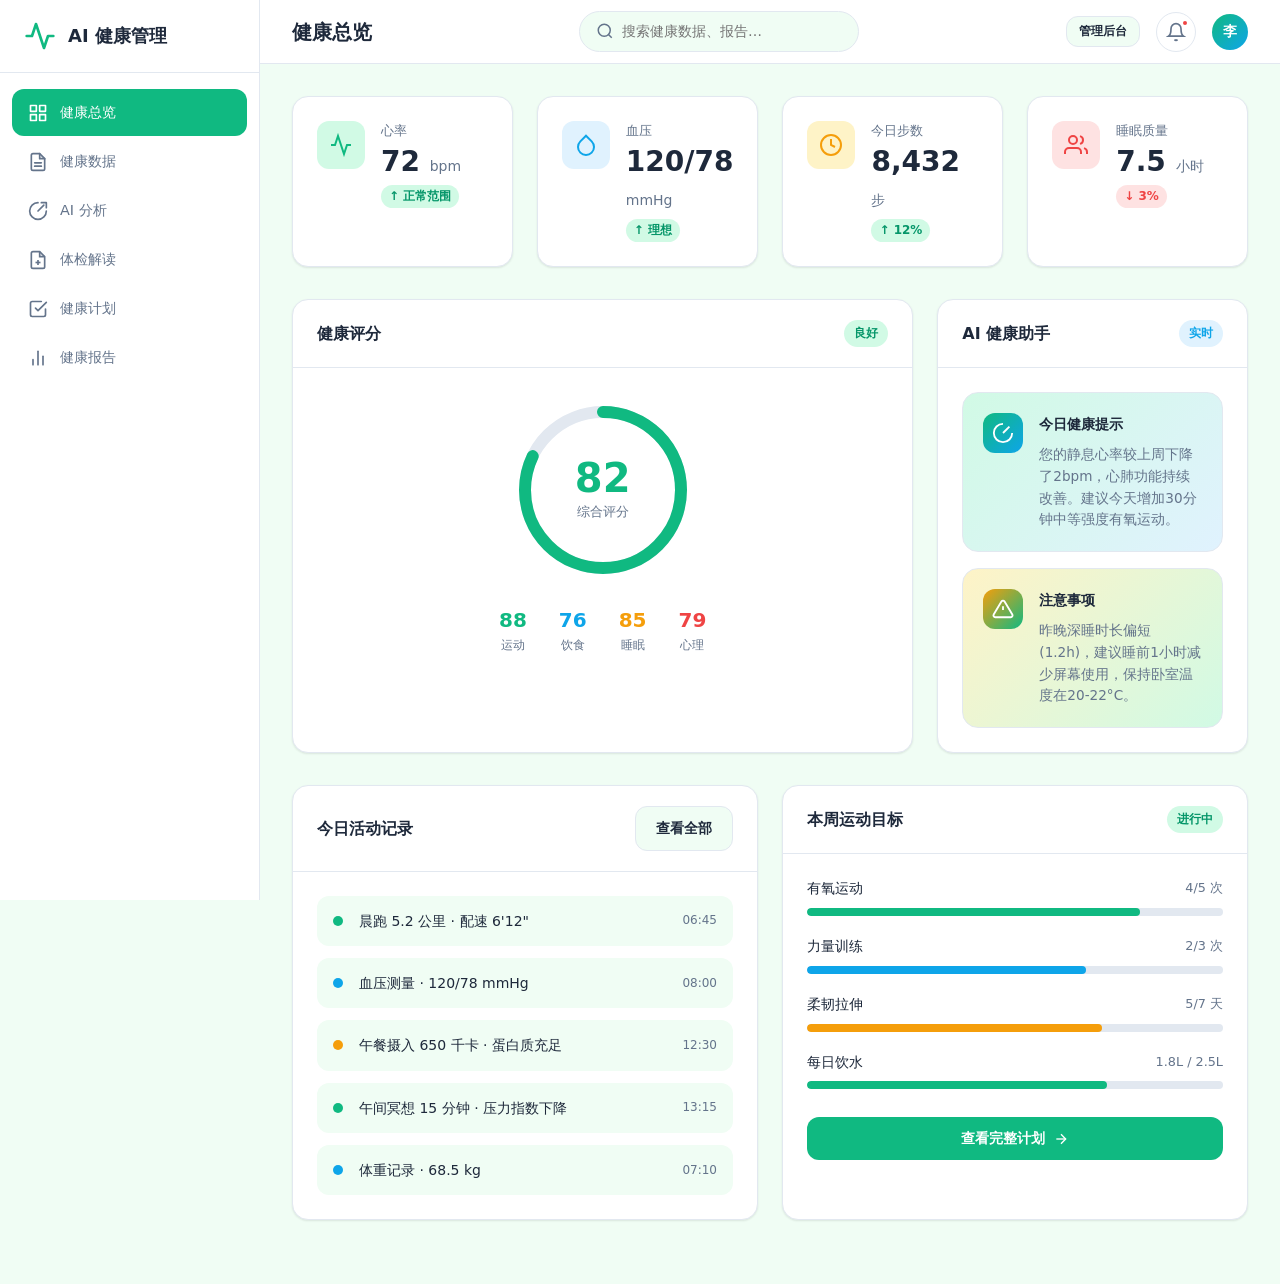
==== commit e0c18e72: "Update index.html" ====
--- a/index.html
+++ b/index.html
@@ -20,6 +20,7 @@
             <li><a href="./index.html" class="active"><svg viewBox="0 0 24 24" fill="none" stroke="currentColor" stroke-width="2" stroke-linecap="round" stroke-linejoin="round"><rect x="3" y="3" width="7" height="7"/><rect x="14" y="3" width="7" height="7"/><rect x="14" y="14" width="7" height="7"/><rect x="3" y="14" width="7" height="7"/></svg>健康总览</a></li>
             <li><a href="./health-data.html"><svg viewBox="0 0 24 24" fill="none" stroke="currentColor" stroke-width="2" stroke-linecap="round" stroke-linejoin="round"><path d="M14 2H6a2 2 0 0 0-2 2v16a2 2 0 0 0 2 2h12a2 2 0 0 0 2-2V8z"/><polyline points="14 2 14 8 20 8"/><line x1="16" y1="13" x2="8" y2="13"/><line x1="16" y1="17" x2="8" y2="17"/></svg>健康数据</a></li>
             <li><a href="./ai-analysis.html"><svg viewBox="0 0 24 24" fill="none" stroke="currentColor" stroke-width="2" stroke-linecap="round" stroke-linejoin="round"><path d="M12 2a10 10 0 1 0 10 10"/><path d="M12 12l7-7"/><path d="M16 2h6v6"/></svg>AI 分析</a></li>
+            <li><a href="./health-checkup.html"><svg viewBox="0 0 24 24" fill="none" stroke="currentColor" stroke-width="2"><path d="M14 2H6a2 2 0 0 0-2 2v16a2 2 0 0 0 2 2h12a2 2 0 0 0 2-2V8z"/><polyline points="14 2 14 8 20 8"/><line x1="12" y1="18" x2="12" y2="12"/><line x1="9" y1="15" x2="15" y2="15"/></svg>体检解读</a></li>
             <li><a href="./health-plan.html"><svg viewBox="0 0 24 24" fill="none" stroke="currentColor" stroke-width="2" stroke-linecap="round" stroke-linejoin="round"><path d="M9 11l3 3L22 4"/><path d="M21 12v7a2 2 0 0 1-2 2H5a2 2 0 0 1-2-2V5a2 2 0 0 1 2-2h11"/></svg>健康计划</a></li>
             <li><a href="./health-report.html"><svg viewBox="0 0 24 24" fill="none" stroke="currentColor" stroke-width="2" stroke-linecap="round" stroke-linejoin="round"><line x1="18" y1="20" x2="18" y2="10"/><line x1="12" y1="20" x2="12" y2="4"/><line x1="6" y1="20" x2="6" y2="14"/></svg>健康报告</a></li>
           </ul>
@@ -257,9 +258,12 @@
         <li><a href="./index.html" class="active"><svg viewBox="0 0 24 24" fill="none" stroke="currentColor" stroke-width="2"><rect x="3" y="3" width="7" height="7"/><rect x="14" y="3" width="7" height="7"/><rect x="14" y="14" width="7" height="7"/><rect x="3" y="14" width="7" height="7"/></svg>总览</a></li>
         <li><a href="./health-data.html"><svg viewBox="0 0 24 24" fill="none" stroke="currentColor" stroke-width="2"><path d="M14 2H6a2 2 0 0 0-2 2v16a2 2 0 0 0 2 2h12a2 2 0 0 0 2-2V8z"/><polyline points="14 2 14 8 20 8"/></svg>数据</a></li>
         <li><a href="./ai-analysis.html"><svg viewBox="0 0 24 24" fill="none" stroke="currentColor" stroke-width="2"><path d="M12 2a10 10 0 1 0 10 10"/><path d="M12 12l7-7"/></svg>AI分析</a></li>
+        <li><a href="./health-checkup.html"><svg viewBox="0 0 24 24" fill="none" stroke="currentColor" stroke-width="2"><path d="M14 2H6a2 2 0 0 0-2 2v16a2 2 0 0 0 2 2h12a2 2 0 0 0 2-2V8z"/><polyline points="14 2 14 8 20 8"/><line x1="12" y1="18" x2="12" y2="12"/><line x1="9" y1="15" x2="15" y2="15"/></svg>体检解读</a></li>
+            <li><a href="./health-checkup.html"><svg viewBox="0 0 24 24" fill="none" stroke="currentColor" stroke-width="2"><path d="M14 2H6a2 2 0 0 0-2 2v16a2 2 0 0 0 2 2h12a2 2 0 0 0 2-2V8z"/><polyline points="14 2 14 8 20 8"/></svg>体检</a></li>
         <li><a href="./health-plan.html"><svg viewBox="0 0 24 24" fill="none" stroke="currentColor" stroke-width="2"><path d="M9 11l3 3L22 4"/><path d="M21 12v7a2 2 0 0 1-2 2H5a2 2 0 0 1-2-2V5a2 2 0 0 1 2-2h11"/></svg>计划</a></li>
         <li><a href="./health-report.html"><svg viewBox="0 0 24 24" fill="none" stroke="currentColor" stroke-width="2"><line x1="18" y1="20" x2="18" y2="10"/><line x1="12" y1="20" x2="12" y2="4"/><line x1="6" y1="20" x2="6" y2="14"/></svg>报告</a></li>
       </ul>
     </nav>
+  <script src="./app.js"></script>
   </body>
 </html>
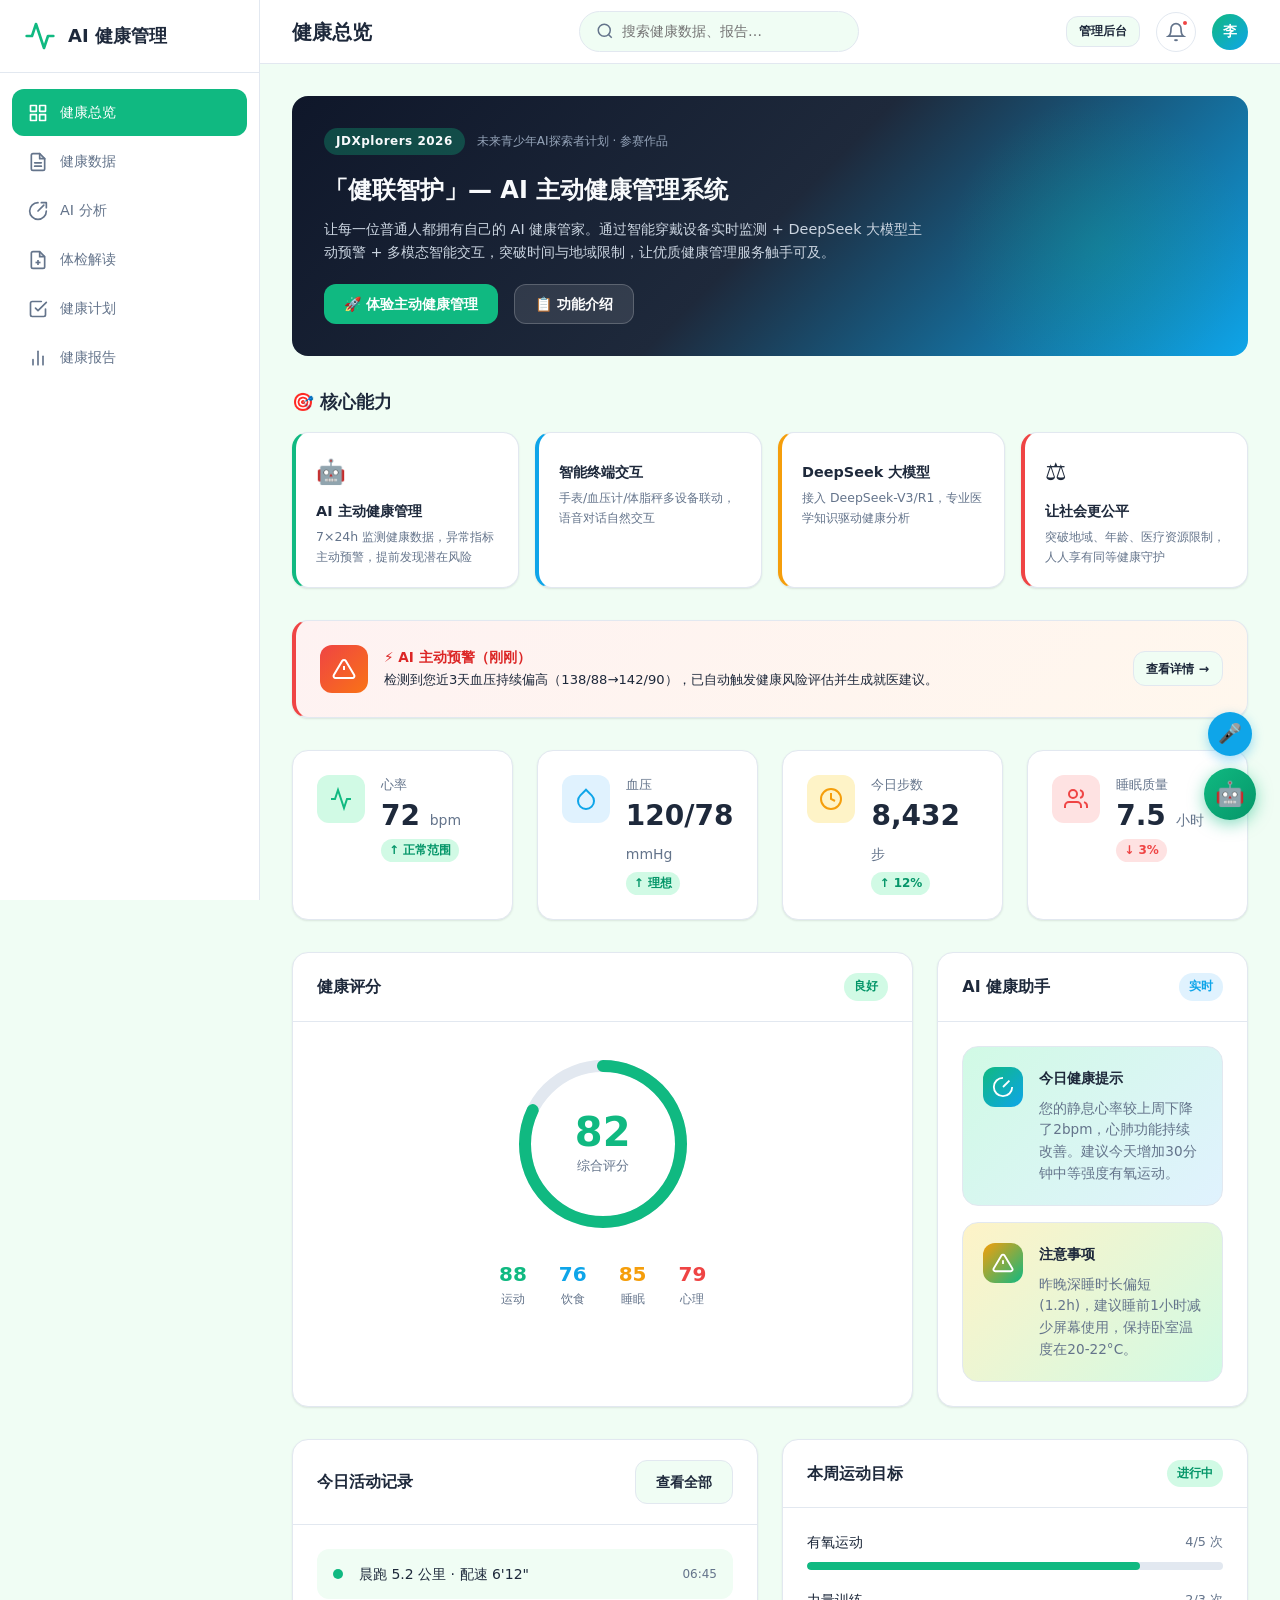
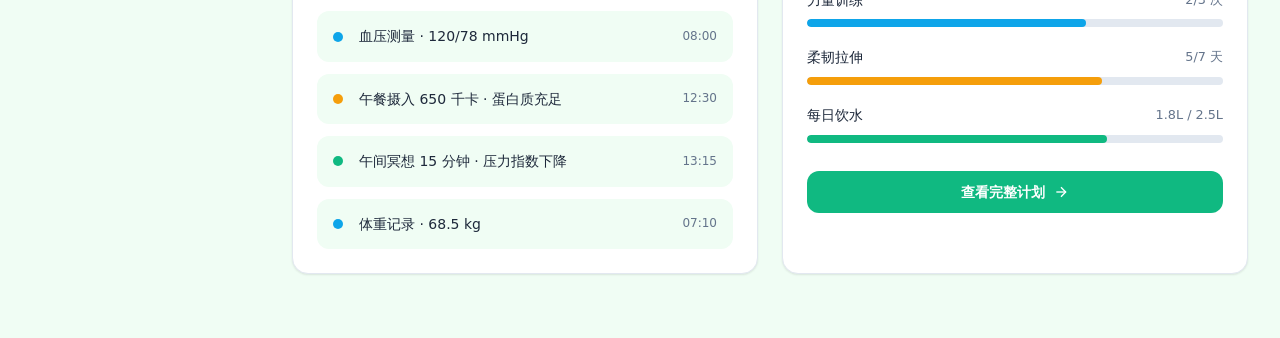
==== commit 27f44b7a: "Competition upgrade: proactive health + AI agent" ====
--- a/index.html
+++ b/index.html
@@ -48,6 +48,64 @@
         </header>
 
         <main id="main-content" class="content-area" tabindex="-1">
+          <!-- Competition Hero Banner -->
+          <section style="margin-bottom:2rem;background:linear-gradient(135deg,#0F172A 0%,#1E293B 50%,#0EA5E9 100%);border-radius:16px;padding:2rem;color:#F8FAFC;position:relative;overflow:hidden;">
+            <div style="position:absolute;top:0;right:0;width:300px;height:300px;background:radial-gradient(circle,rgba(16,185,129,0.2) 0%,transparent 70%);border-radius:50%;"></div>
+            <div style="position:relative;z-index:1;">
+              <div style="display:flex;align-items:center;gap:0.75rem;margin-bottom:1rem;">
+                <span style="background:rgba(16,185,129,0.3);padding:0.25rem 0.75rem;border-radius:20px;font-size:0.75rem;font-weight:600;letter-spacing:0.5px;">JDXplorers 2026</span>
+                <span style="font-size:0.75rem;color:#94A3B8;">未来青少年AI探索者计划 · 参赛作品</span>
+              </div>
+              <h2 style="font-size:1.5rem;font-weight:700;margin-bottom:0.5rem;">「健联智护」— AI 主动健康管理系统</h2>
+              <p style="font-size:0.9rem;color:#CBD5E1;max-width:600px;line-height:1.6;">让每一位普通人都拥有自己的 AI 健康管家。通过智能穿戴设备实时监测 + DeepSeek 大模型主动预警 + 多模态智能交互，突破时间与地域限制，让优质健康管理服务触手可及。</p>
+              <div style="display:flex;gap:1rem;margin-top:1.25rem;flex-wrap:wrap;">
+                <a href="./proactive.html" class="btn btn-primary" style="background:#10B981;color:#fff;padding:0.5rem 1.25rem;">🚀 体验主动健康管理</a>
+                <a href="#competition-features" class="btn btn-secondary" style="background:rgba(255,255,255,0.1);color:#fff;border-color:rgba(255,255,255,0.2);padding:0.5rem 1.25rem;">📋 功能介绍</a>
+              </div>
+            </div>
+          </section>
+
+          <!-- Competition Features Showcase -->
+          <section id="competition-features" style="margin-bottom:2rem;">
+            <h2 style="font-size:1.1rem;font-weight:700;margin-bottom:1rem;">🎯 核心能力</h2>
+            <div style="display:grid;grid-template-columns:repeat(auto-fit,minmax(220px,1fr));gap:1rem;">
+              <div class="card card-interactive" style="padding:1.25rem;border-left:4px solid var(--color-primary);">
+                <div style="font-size:1.5rem;margin-bottom:0.5rem;">🤖</div>
+                <div style="font-size:0.9rem;font-weight:600;margin-bottom:0.25rem;">AI 主动健康管理</div>
+                <div style="font-size:0.78rem;color:var(--color-muted-text);">7×24h 监测健康数据，异常指标主动预警，提前发现潜在风险</div>
+              </div>
+              <div class="card card-interactive" style="padding:1.25rem;border-left:4px solid var(--color-accent);">
+                <div style="font-size:1.5rem;margin-bottom:0.5rem;"></div>
+                <div style="font-size:0.9rem;font-weight:600;margin-bottom:0.25rem;">智能终端交互</div>
+                <div style="font-size:0.78rem;color:var(--color-muted-text);">手表/血压计/体脂秤多设备联动，语音对话自然交互</div>
+              </div>
+              <div class="card card-interactive" style="padding:1.25rem;border-left:4px solid var(--color-warning);">
+                <div style="font-size:1.5rem;margin-bottom:0.5rem;"></div>
+                <div style="font-size:0.9rem;font-weight:600;margin-bottom:0.25rem;">DeepSeek 大模型</div>
+                <div style="font-size:0.78rem;color:var(--color-muted-text);">接入 DeepSeek-V3/R1，专业医学知识驱动健康分析</div>
+              </div>
+              <div class="card card-interactive" style="padding:1.25rem;border-left:4px solid var(--color-danger);">
+                <div style="font-size:1.5rem;margin-bottom:0.5rem;">⚖️</div>
+                <div style="font-size:0.9rem;font-weight:600;margin-bottom:0.25rem;">让社会更公平</div>
+                <div style="font-size:0.78rem;color:var(--color-muted-text);">突破地域、年龄、医疗资源限制，人人享有同等健康守护</div>
+              </div>
+            </div>
+          </section>
+
+          <!-- Proactive Alerts Banner -->
+          <section class="card" style="margin-bottom:2rem;border-left:4px solid var(--color-danger);background:linear-gradient(135deg,#FEF2F2,#FFF7ED);">
+            <div class="card-body" style="display:flex;align-items:center;gap:1rem;">
+              <div style="width:48px;height:48px;border-radius:12px;background:linear-gradient(135deg,#EF4444,#F97316);display:flex;align-items:center;justify-content:center;flex-shrink:0;">
+                <svg viewBox="0 0 24 24" fill="none" stroke="#fff" stroke-width="2" style="width:24px;height:24px;"><path d="M10.29 3.86L1.82 18a2 2 0 0 0 1.71 3h16.94a2 2 0 0 0 1.71-3L13.71 3.86a2 2 0 0 0-3.42 0z"/><line x1="12" y1="9" x2="12" y2="13"/><line x1="12" y1="17" x2="12.01" y2="17"/></svg>
+              </div>
+              <div style="flex:1;">
+                <div style="font-size:0.85rem;font-weight:600;color:#DC2626;">⚡ AI 主动预警（刚刚）</div>
+                <div style="font-size:0.82rem;color:var(--color-text);">检测到您近3天血压持续偏高（138/88→142/90），已自动触发健康风险评估并生成就医建议。</div>
+              </div>
+              <a href="./proactive.html" class="btn btn-secondary" style="flex-shrink:0;padding:0.4rem 0.8rem;font-size:0.78rem;">查看详情 →</a>
+            </div>
+          </section>
+
           <!-- Stat Cards -->
           <section class="stat-grid">
             <div class="card card-interactive stat-card">
@@ -258,12 +316,81 @@
         <li><a href="./index.html" class="active"><svg viewBox="0 0 24 24" fill="none" stroke="currentColor" stroke-width="2"><rect x="3" y="3" width="7" height="7"/><rect x="14" y="3" width="7" height="7"/><rect x="14" y="14" width="7" height="7"/><rect x="3" y="14" width="7" height="7"/></svg>总览</a></li>
         <li><a href="./health-data.html"><svg viewBox="0 0 24 24" fill="none" stroke="currentColor" stroke-width="2"><path d="M14 2H6a2 2 0 0 0-2 2v16a2 2 0 0 0 2 2h12a2 2 0 0 0 2-2V8z"/><polyline points="14 2 14 8 20 8"/></svg>数据</a></li>
         <li><a href="./ai-analysis.html"><svg viewBox="0 0 24 24" fill="none" stroke="currentColor" stroke-width="2"><path d="M12 2a10 10 0 1 0 10 10"/><path d="M12 12l7-7"/></svg>AI分析</a></li>
-        <li><a href="./health-checkup.html"><svg viewBox="0 0 24 24" fill="none" stroke="currentColor" stroke-width="2"><path d="M14 2H6a2 2 0 0 0-2 2v16a2 2 0 0 0 2 2h12a2 2 0 0 0 2-2V8z"/><polyline points="14 2 14 8 20 8"/><line x1="12" y1="18" x2="12" y2="12"/><line x1="9" y1="15" x2="15" y2="15"/></svg>体检解读</a></li>
-            <li><a href="./health-checkup.html"><svg viewBox="0 0 24 24" fill="none" stroke="currentColor" stroke-width="2"><path d="M14 2H6a2 2 0 0 0-2 2v16a2 2 0 0 0 2 2h12a2 2 0 0 0 2-2V8z"/><polyline points="14 2 14 8 20 8"/></svg>体检</a></li>
+        <li><a href="./health-checkup.html"><svg viewBox="0 0 24 24" fill="none" stroke="currentColor" stroke-width="2"><path d="M14 2H6a2 2 0 0 0-2 2v16a2 2 0 0 0 2 2h12a2 2 0 0 0 2-2V8z"/><polyline points="14 2 14 8 20 8"/></svg>体检</a></li>
         <li><a href="./health-plan.html"><svg viewBox="0 0 24 24" fill="none" stroke="currentColor" stroke-width="2"><path d="M9 11l3 3L22 4"/><path d="M21 12v7a2 2 0 0 1-2 2H5a2 2 0 0 1-2-2V5a2 2 0 0 1 2-2h11"/></svg>计划</a></li>
-        <li><a href="./health-report.html"><svg viewBox="0 0 24 24" fill="none" stroke="currentColor" stroke-width="2"><line x1="18" y1="20" x2="18" y2="10"/><line x1="12" y1="20" x2="12" y2="4"/><line x1="6" y1="20" x2="6" y2="14"/></svg>报告</a></li>
+        <li><a href="./proactive.html"><svg viewBox="0 0 24 24" fill="none" stroke="currentColor" stroke-width="2"><circle cx="12" cy="12" r="10"/><path d="M12 6v6l4 2"/></svg>主动健康</a></li>
       </ul>
     </nav>
-  <script src="./app.js"></script>
+
+    <script src="./app.js"></script>
+    <script>
+    // === AI Health Agent Floating Widget ===
+    (function() {
+      var container = document.createElement('div');
+      container.style.cssText = 'position:fixed;bottom:5rem;right:1.5rem;z-index:9000;display:flex;flex-direction:column;gap:0.75rem;align-items:center;';
+      // Voice button
+      var voiceBtn = document.createElement('button');
+      voiceBtn.innerHTML = '\uD83C\uDFA4';
+      voiceBtn.title = '语音交互';
+      voiceBtn.style.cssText = 'width:44px;height:44px;border-radius:50%;border:none;background:var(--color-accent);color:#fff;font-size:1.2rem;cursor:pointer;box-shadow:0 4px 12px rgba(14,165,233,0.4);transition:transform 0.2s;';
+      voiceBtn.addEventListener('mouseenter', function() { voiceBtn.style.transform = 'scale(1.1)'; });
+      voiceBtn.addEventListener('mouseleave', function() { voiceBtn.style.transform = ''; });
+      voiceBtn.addEventListener('click', function() {
+        var msgs = document.getElementById('chat-messages');
+        if (msgs) { document.getElementById('agent-chat-panel').style.display = 'flex'; }
+        alert('\uD83C\uDFA4 语音交互（演示模式）\n\n"帮我分析今天的健康数据"\n\n实际接入时调用浏览器 SpeechRecognition API + DeepSeek 语音模型');
+      });
+      container.appendChild(voiceBtn);
+      // Chat button
+      var chatBtn = document.createElement('button');
+      chatBtn.innerHTML = '\uD83E\uDD16';
+      chatBtn.title = 'AI 健康管家';
+      chatBtn.style.cssText = 'width:52px;height:52px;border-radius:50%;border:none;background:linear-gradient(135deg,var(--color-primary),#059669);color:#fff;font-size:1.5rem;cursor:pointer;box-shadow:0 4px 16px rgba(16,185,129,0.5);transition:transform 0.2s;';
+      chatBtn.addEventListener('mouseenter', function() { chatBtn.style.transform = 'scale(1.1)'; });
+      chatBtn.addEventListener('mouseleave', function() { chatBtn.style.transform = ''; });
+      chatBtn.addEventListener('click', function() { var p = document.getElementById('agent-chat-panel'); p.style.display = p.style.display === 'flex' ? 'none' : 'flex'; });
+      container.appendChild(chatBtn);
+      // Chat panel
+      var panel = document.createElement('div');
+      panel.id = 'agent-chat-panel';
+      panel.style.cssText = 'position:fixed;bottom:7rem;right:1.5rem;width:360px;max-width:calc(100vw - 2rem);background:#fff;border-radius:16px;box-shadow:0 10px 40px rgba(0,0,0,0.15);z-index:9000;display:none;flex-direction:column;overflow:hidden;border:1px solid var(--color-border);';
+      panel.innerHTML = '<div style="padding:1rem;background:linear-gradient(135deg,var(--color-primary),#059669);color:#fff;display:flex;justify-content:space-between;align-items:center;">'
+        + '<div style="display:flex;align-items:center;gap:0.5rem;"><span style="font-size:1.2rem;"></span><div><div style="font-weight:600;font-size:0.9rem;">AI 健康管家</div><div style="font-size:0.7rem;opacity:0.8;">DeepSeek 驱动 \u00B7 在线</div></div></div>'
+        + '<button id="close-chat-btn" style="background:none;border:none;color:#fff;font-size:1.2rem;cursor:pointer;padding:0.25rem;">\u2715</button></div>'
+        + '<div id="chat-messages" style="flex:1;overflow-y:auto;padding:1rem;display:flex;flex-direction:column;gap:0.75rem;min-height:280px;max-height:340px;background:#FAFBFC;">'
+        + '<div style="background:#F1F5F9;padding:0.75rem;border-radius:12px;font-size:0.82rem;line-height:1.6;max-width:85%;align-self:flex-start;">\u4F60\u597D\uFF01\u6211\u662F\u4F60\u7684 AI \u5065\u5EB7\u7BA1\u5BB6\uFF0C\u57FA\u4E8E DeepSeek \u5927\u6A21\u578B\u3002\u6211\u53EF\u4EE5\u5E2E\u4F60\uFF1A<br><br>\uD83D\uDCCA \u5206\u6790\u5065\u5EB7\u6570\u636E\u8D8B\u52BF<br>\uD83E\uDE7A \u89E3\u8BFB\u4F53\u68C0\u62A5\u544A<br>\uD83D\uDC8A \u63D0\u4F9B\u5065\u5EB7\u5EFA\u8BAE<br>\u26A0\uFE0F \u4E3B\u52A8\u5065\u5EB7\u9884\u8B66<br><br>\u6709\u4EC0\u4E48\u6211\u53EF\u4EE5\u5E2E\u4F60\u7684\uFF1F</div></div>'
+        + '<div style="padding:0.75rem;border-top:1px solid var(--color-border);display:flex;gap:0.5rem;">'
+        + '<input id="chat-input" type="text" placeholder="\u8F93\u5165\u5065\u5EB7\u95EE\u9898\u2026" style="flex:1;padding:0.5rem 0.75rem;border:1px solid var(--color-border);border-radius:8px;font-size:0.82rem;outline:none;" />'
+        + '<button id="chat-send-btn" class="btn btn-primary" style="padding:0.5rem 0.75rem;font-size:0.8rem;">\u53D1\u9001</button></div>';
+      document.body.appendChild(panel);
+      document.body.appendChild(container);
+      // Close button
+      document.getElementById('close-chat-btn').addEventListener('click', function() { panel.style.display = 'none'; });
+      // Send chat
+      function sendChat() {
+        var input = document.getElementById('chat-input');
+        var msg = input.value.trim();
+        if (!msg) return;
+        input.value = '';
+        var msgs = document.getElementById('chat-messages');
+        var userBubble = document.createElement('div');
+        userBubble.style.cssText = 'background:var(--color-primary);color:#fff;padding:0.75rem;border-radius:12px;font-size:0.82rem;line-height:1.6;max-width:85%;align-self:flex-end;word-break:break-word;';
+        userBubble.textContent = msg;
+        msgs.appendChild(userBubble);
+        var typingBubble = document.createElement('div');
+        typingBubble.style.cssText = 'background:#F1F5F9;padding:0.75rem;border-radius:12px;font-size:0.82rem;align-self:flex-start;max-width:85%;';
+        typingBubble.innerHTML = '<div class="typing-indicator" style="display:inline-flex;"><span></span><span></span><span></span></div>';
+        msgs.appendChild(typingBubble);
+        msgs.scrollTop = msgs.scrollHeight;
+        setTimeout(function() {
+          typingBubble.innerHTML = '\u57FA\u4E8E\u60A8\u7684\u5065\u5EB7\u6570\u636E\uFF0C\u6211\u4E3A\u60A8\u5206\u6790\u5982\u4E0B\uFF1A<br><br>\u2705 \u6574\u4F53\u5065\u5EB7\u72B6\u51B5\u826F\u597D\uFF0C\u4F46\u9700\u6CE8\u610F\u8840\u538B\u6709\u4E0A\u5347\u8D8B\u52BF\u3002\u5EFA\u8BAE\u51CF\u5C11\u76D0\u5206\u6444\u5165\uFF0C\u589E\u52A0\u6709\u6C27\u8FD0\u52A8\u9891\u7387\u3002\u9700\u8981\u6211\u4E3A\u60A8\u751F\u6210\u8BE6\u7EC6\u7684\u996E\u98DF\u8C03\u6574\u65B9\u6848\u5417\uFF1F';
+          typingBubble.style.lineHeight = '1.6';
+          msgs.scrollTop = msgs.scrollHeight;
+        }, 1500);
+      }
+      document.getElementById('chat-send-btn').addEventListener('click', sendChat);
+      document.getElementById('chat-input').addEventListener('keydown', function(e) { if (e.key === 'Enter') sendChat(); });
+    })();
+    </script>
   </body>
 </html>
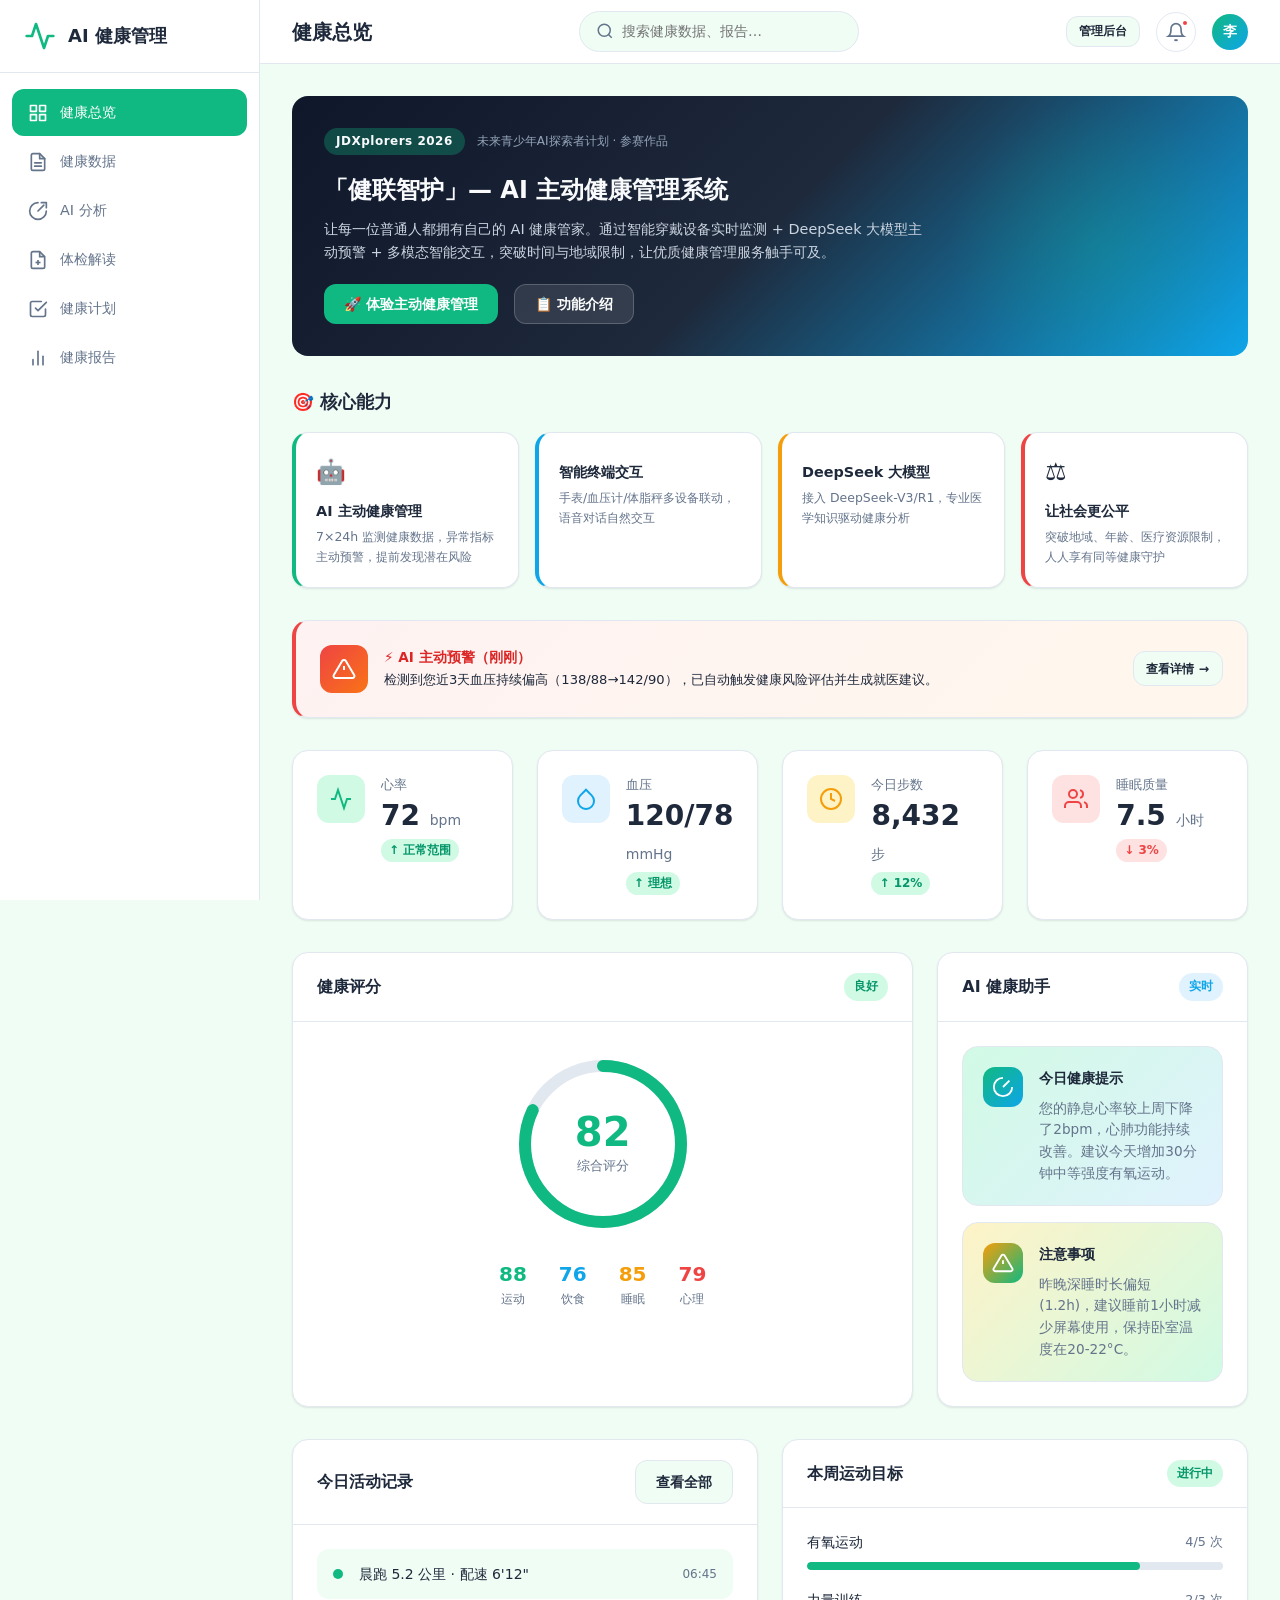
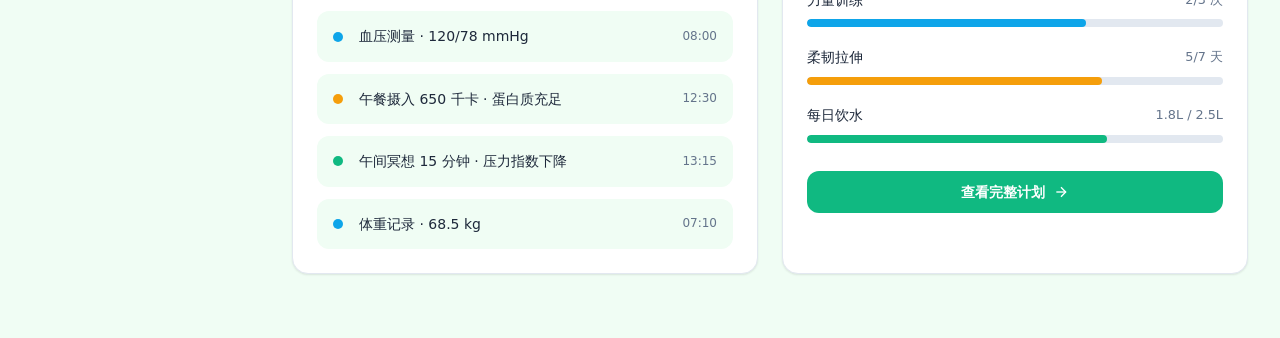
==== commit e12319d2: "Fix: real data, pagination, export, settings, API key persistence" ====
--- a/index.html
+++ b/index.html
@@ -323,74 +323,5 @@
     </nav>
 
     <script src="./app.js"></script>
-    <script>
-    // === AI Health Agent Floating Widget ===
-    (function() {
-      var container = document.createElement('div');
-      container.style.cssText = 'position:fixed;bottom:5rem;right:1.5rem;z-index:9000;display:flex;flex-direction:column;gap:0.75rem;align-items:center;';
-      // Voice button
-      var voiceBtn = document.createElement('button');
-      voiceBtn.innerHTML = '\uD83C\uDFA4';
-      voiceBtn.title = '语音交互';
-      voiceBtn.style.cssText = 'width:44px;height:44px;border-radius:50%;border:none;background:var(--color-accent);color:#fff;font-size:1.2rem;cursor:pointer;box-shadow:0 4px 12px rgba(14,165,233,0.4);transition:transform 0.2s;';
-      voiceBtn.addEventListener('mouseenter', function() { voiceBtn.style.transform = 'scale(1.1)'; });
-      voiceBtn.addEventListener('mouseleave', function() { voiceBtn.style.transform = ''; });
-      voiceBtn.addEventListener('click', function() {
-        var msgs = document.getElementById('chat-messages');
-        if (msgs) { document.getElementById('agent-chat-panel').style.display = 'flex'; }
-        alert('\uD83C\uDFA4 语音交互（演示模式）\n\n"帮我分析今天的健康数据"\n\n实际接入时调用浏览器 SpeechRecognition API + DeepSeek 语音模型');
-      });
-      container.appendChild(voiceBtn);
-      // Chat button
-      var chatBtn = document.createElement('button');
-      chatBtn.innerHTML = '\uD83E\uDD16';
-      chatBtn.title = 'AI 健康管家';
-      chatBtn.style.cssText = 'width:52px;height:52px;border-radius:50%;border:none;background:linear-gradient(135deg,var(--color-primary),#059669);color:#fff;font-size:1.5rem;cursor:pointer;box-shadow:0 4px 16px rgba(16,185,129,0.5);transition:transform 0.2s;';
-      chatBtn.addEventListener('mouseenter', function() { chatBtn.style.transform = 'scale(1.1)'; });
-      chatBtn.addEventListener('mouseleave', function() { chatBtn.style.transform = ''; });
-      chatBtn.addEventListener('click', function() { var p = document.getElementById('agent-chat-panel'); p.style.display = p.style.display === 'flex' ? 'none' : 'flex'; });
-      container.appendChild(chatBtn);
-      // Chat panel
-      var panel = document.createElement('div');
-      panel.id = 'agent-chat-panel';
-      panel.style.cssText = 'position:fixed;bottom:7rem;right:1.5rem;width:360px;max-width:calc(100vw - 2rem);background:#fff;border-radius:16px;box-shadow:0 10px 40px rgba(0,0,0,0.15);z-index:9000;display:none;flex-direction:column;overflow:hidden;border:1px solid var(--color-border);';
-      panel.innerHTML = '<div style="padding:1rem;background:linear-gradient(135deg,var(--color-primary),#059669);color:#fff;display:flex;justify-content:space-between;align-items:center;">'
-        + '<div style="display:flex;align-items:center;gap:0.5rem;"><span style="font-size:1.2rem;"></span><div><div style="font-weight:600;font-size:0.9rem;">AI 健康管家</div><div style="font-size:0.7rem;opacity:0.8;">DeepSeek 驱动 \u00B7 在线</div></div></div>'
-        + '<button id="close-chat-btn" style="background:none;border:none;color:#fff;font-size:1.2rem;cursor:pointer;padding:0.25rem;">\u2715</button></div>'
-        + '<div id="chat-messages" style="flex:1;overflow-y:auto;padding:1rem;display:flex;flex-direction:column;gap:0.75rem;min-height:280px;max-height:340px;background:#FAFBFC;">'
-        + '<div style="background:#F1F5F9;padding:0.75rem;border-radius:12px;font-size:0.82rem;line-height:1.6;max-width:85%;align-self:flex-start;">\u4F60\u597D\uFF01\u6211\u662F\u4F60\u7684 AI \u5065\u5EB7\u7BA1\u5BB6\uFF0C\u57FA\u4E8E DeepSeek \u5927\u6A21\u578B\u3002\u6211\u53EF\u4EE5\u5E2E\u4F60\uFF1A<br><br>\uD83D\uDCCA \u5206\u6790\u5065\u5EB7\u6570\u636E\u8D8B\u52BF<br>\uD83E\uDE7A \u89E3\u8BFB\u4F53\u68C0\u62A5\u544A<br>\uD83D\uDC8A \u63D0\u4F9B\u5065\u5EB7\u5EFA\u8BAE<br>\u26A0\uFE0F \u4E3B\u52A8\u5065\u5EB7\u9884\u8B66<br><br>\u6709\u4EC0\u4E48\u6211\u53EF\u4EE5\u5E2E\u4F60\u7684\uFF1F</div></div>'
-        + '<div style="padding:0.75rem;border-top:1px solid var(--color-border);display:flex;gap:0.5rem;">'
-        + '<input id="chat-input" type="text" placeholder="\u8F93\u5165\u5065\u5EB7\u95EE\u9898\u2026" style="flex:1;padding:0.5rem 0.75rem;border:1px solid var(--color-border);border-radius:8px;font-size:0.82rem;outline:none;" />'
-        + '<button id="chat-send-btn" class="btn btn-primary" style="padding:0.5rem 0.75rem;font-size:0.8rem;">\u53D1\u9001</button></div>';
-      document.body.appendChild(panel);
-      document.body.appendChild(container);
-      // Close button
-      document.getElementById('close-chat-btn').addEventListener('click', function() { panel.style.display = 'none'; });
-      // Send chat
-      function sendChat() {
-        var input = document.getElementById('chat-input');
-        var msg = input.value.trim();
-        if (!msg) return;
-        input.value = '';
-        var msgs = document.getElementById('chat-messages');
-        var userBubble = document.createElement('div');
-        userBubble.style.cssText = 'background:var(--color-primary);color:#fff;padding:0.75rem;border-radius:12px;font-size:0.82rem;line-height:1.6;max-width:85%;align-self:flex-end;word-break:break-word;';
-        userBubble.textContent = msg;
-        msgs.appendChild(userBubble);
-        var typingBubble = document.createElement('div');
-        typingBubble.style.cssText = 'background:#F1F5F9;padding:0.75rem;border-radius:12px;font-size:0.82rem;align-self:flex-start;max-width:85%;';
-        typingBubble.innerHTML = '<div class="typing-indicator" style="display:inline-flex;"><span></span><span></span><span></span></div>';
-        msgs.appendChild(typingBubble);
-        msgs.scrollTop = msgs.scrollHeight;
-        setTimeout(function() {
-          typingBubble.innerHTML = '\u57FA\u4E8E\u60A8\u7684\u5065\u5EB7\u6570\u636E\uFF0C\u6211\u4E3A\u60A8\u5206\u6790\u5982\u4E0B\uFF1A<br><br>\u2705 \u6574\u4F53\u5065\u5EB7\u72B6\u51B5\u826F\u597D\uFF0C\u4F46\u9700\u6CE8\u610F\u8840\u538B\u6709\u4E0A\u5347\u8D8B\u52BF\u3002\u5EFA\u8BAE\u51CF\u5C11\u76D0\u5206\u6444\u5165\uFF0C\u589E\u52A0\u6709\u6C27\u8FD0\u52A8\u9891\u7387\u3002\u9700\u8981\u6211\u4E3A\u60A8\u751F\u6210\u8BE6\u7EC6\u7684\u996E\u98DF\u8C03\u6574\u65B9\u6848\u5417\uFF1F';
-          typingBubble.style.lineHeight = '1.6';
-          msgs.scrollTop = msgs.scrollHeight;
-        }, 1500);
-      }
-      document.getElementById('chat-send-btn').addEventListener('click', sendChat);
-      document.getElementById('chat-input').addEventListener('keydown', function(e) { if (e.key === 'Enter') sendChat(); });
-    })();
-    </script>
   </body>
 </html>
